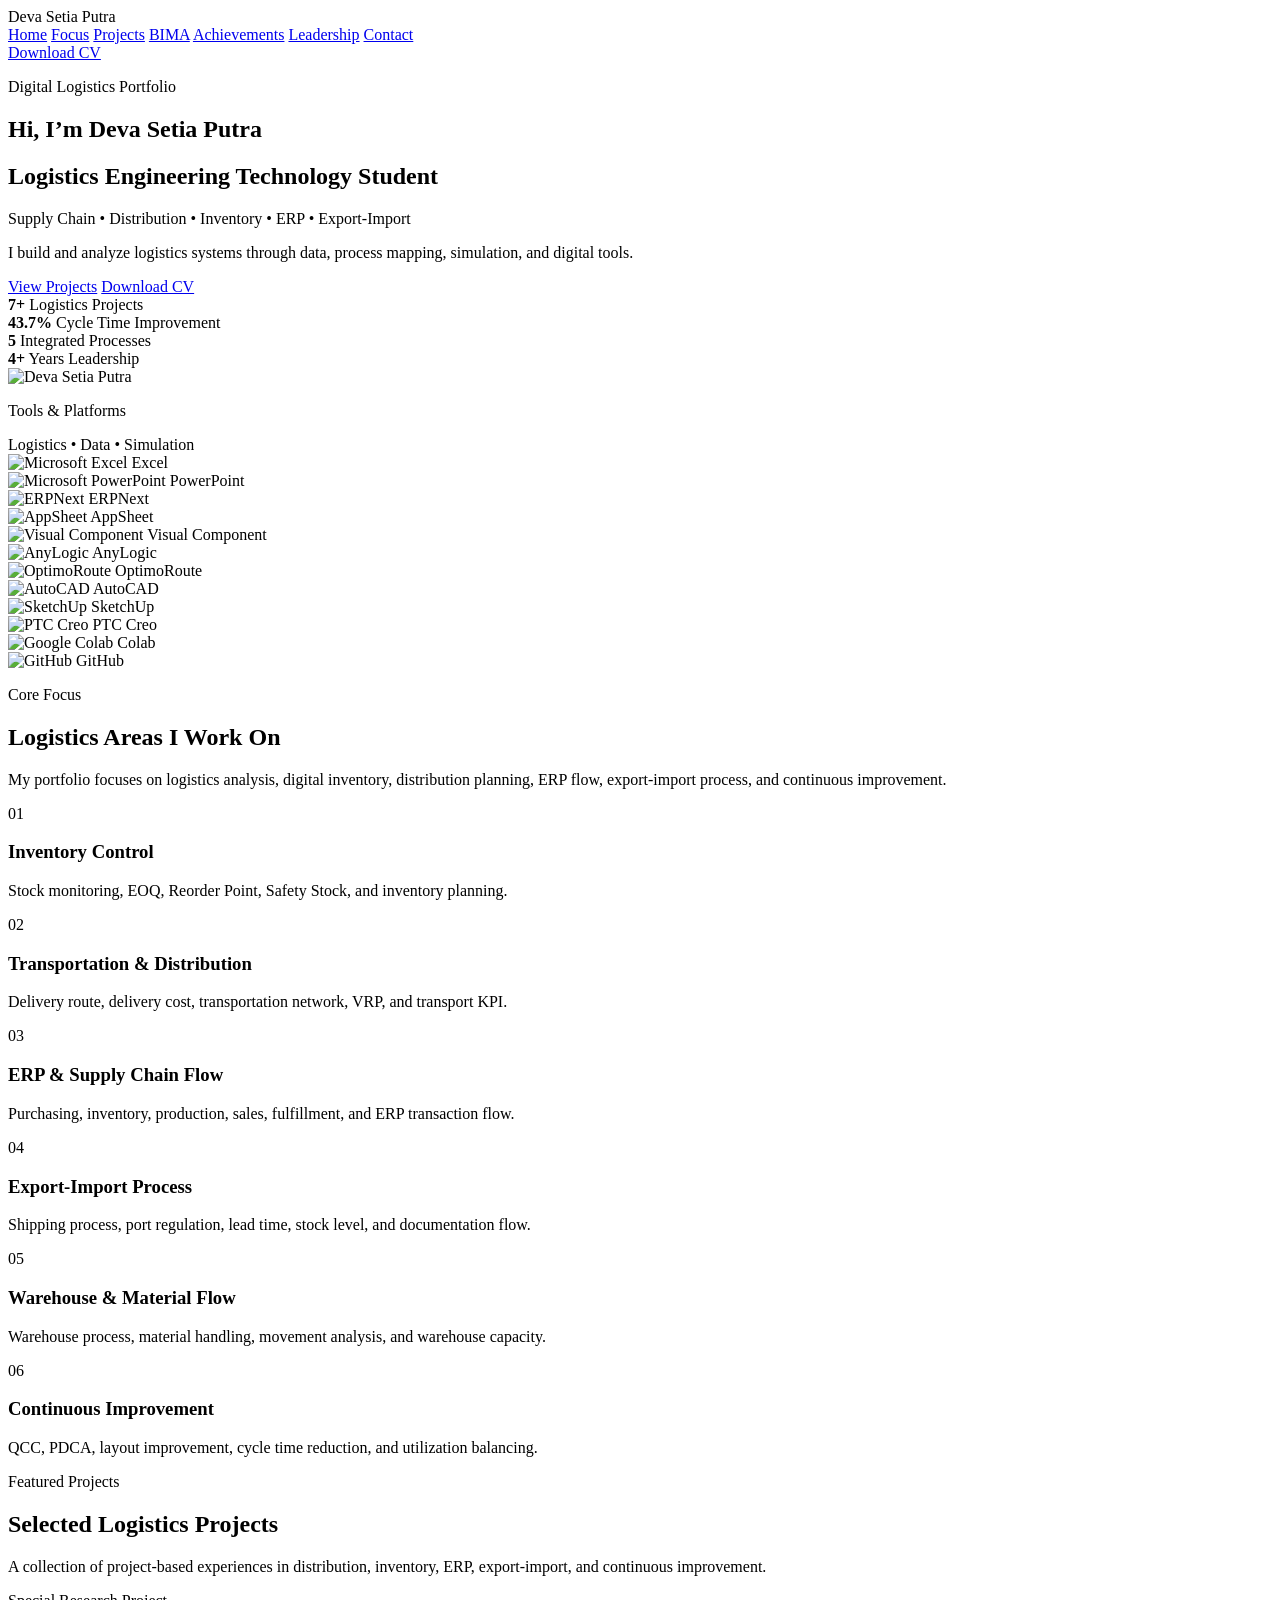
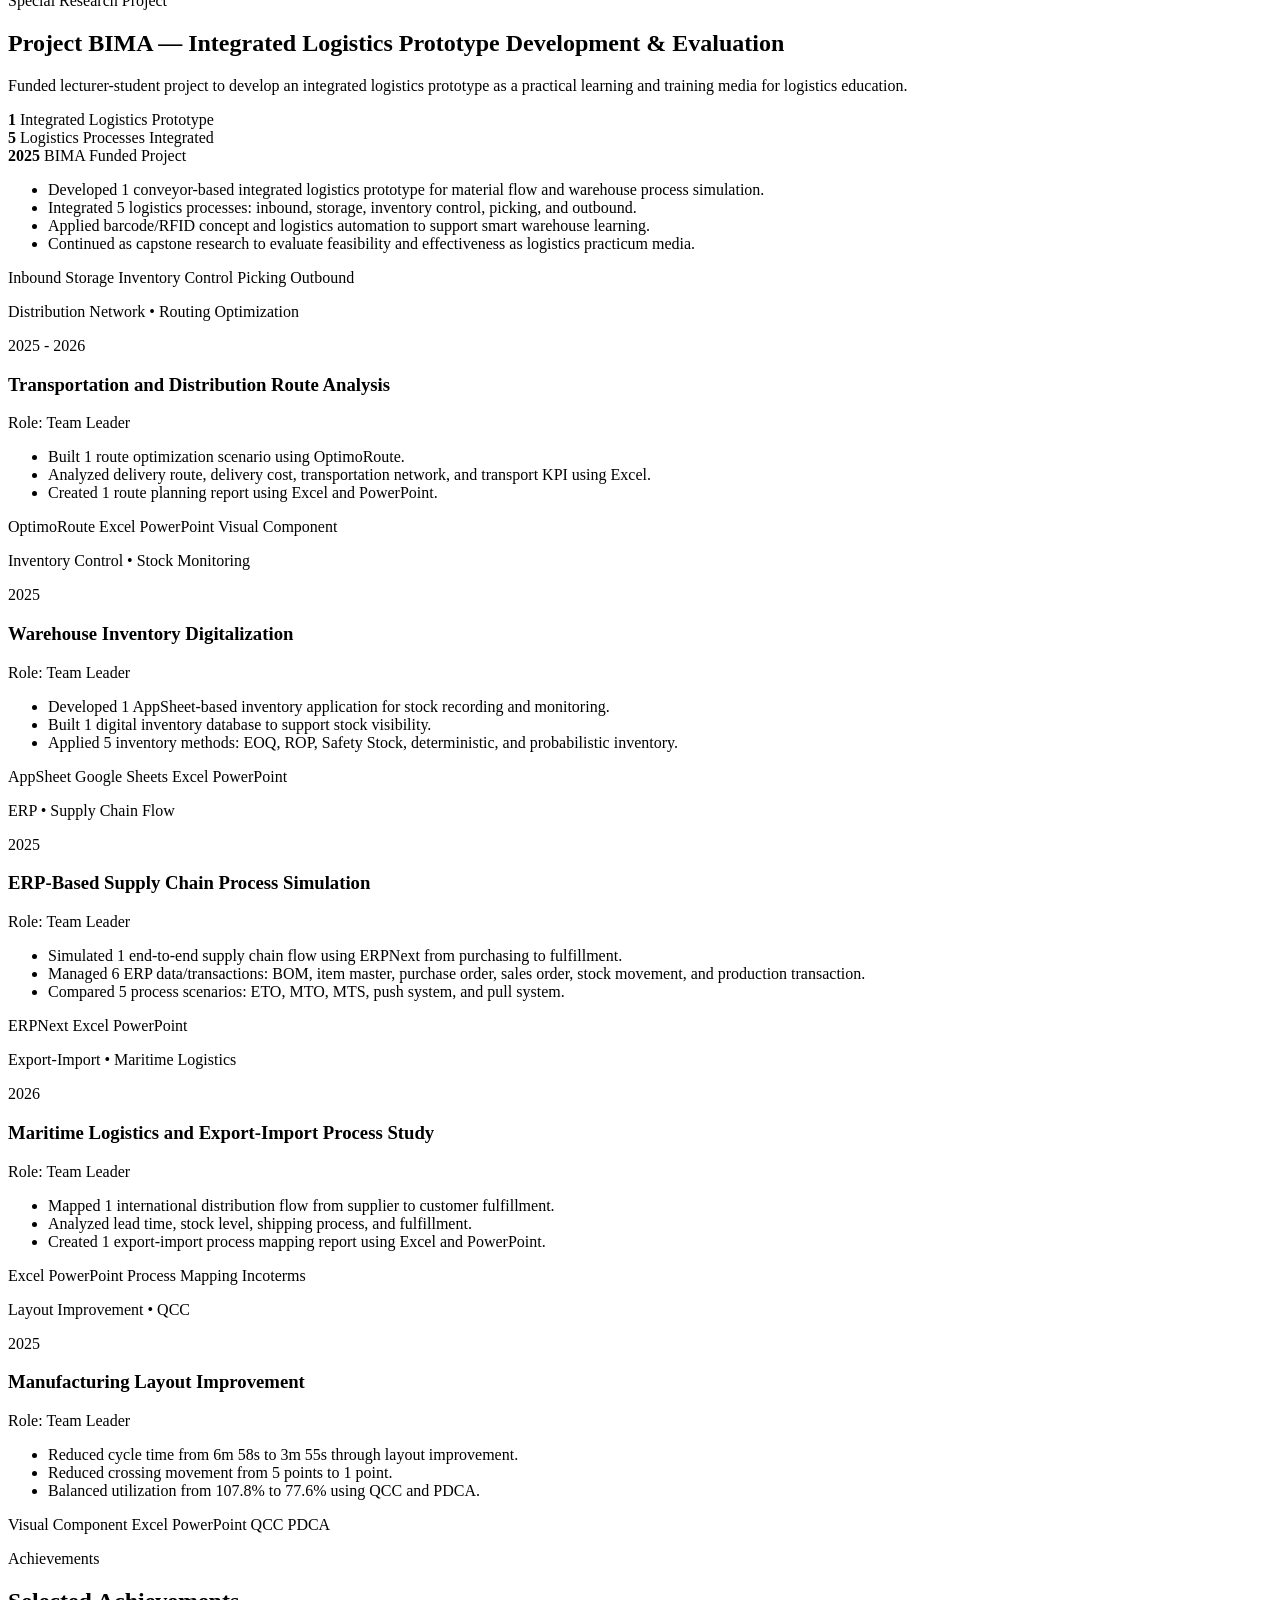
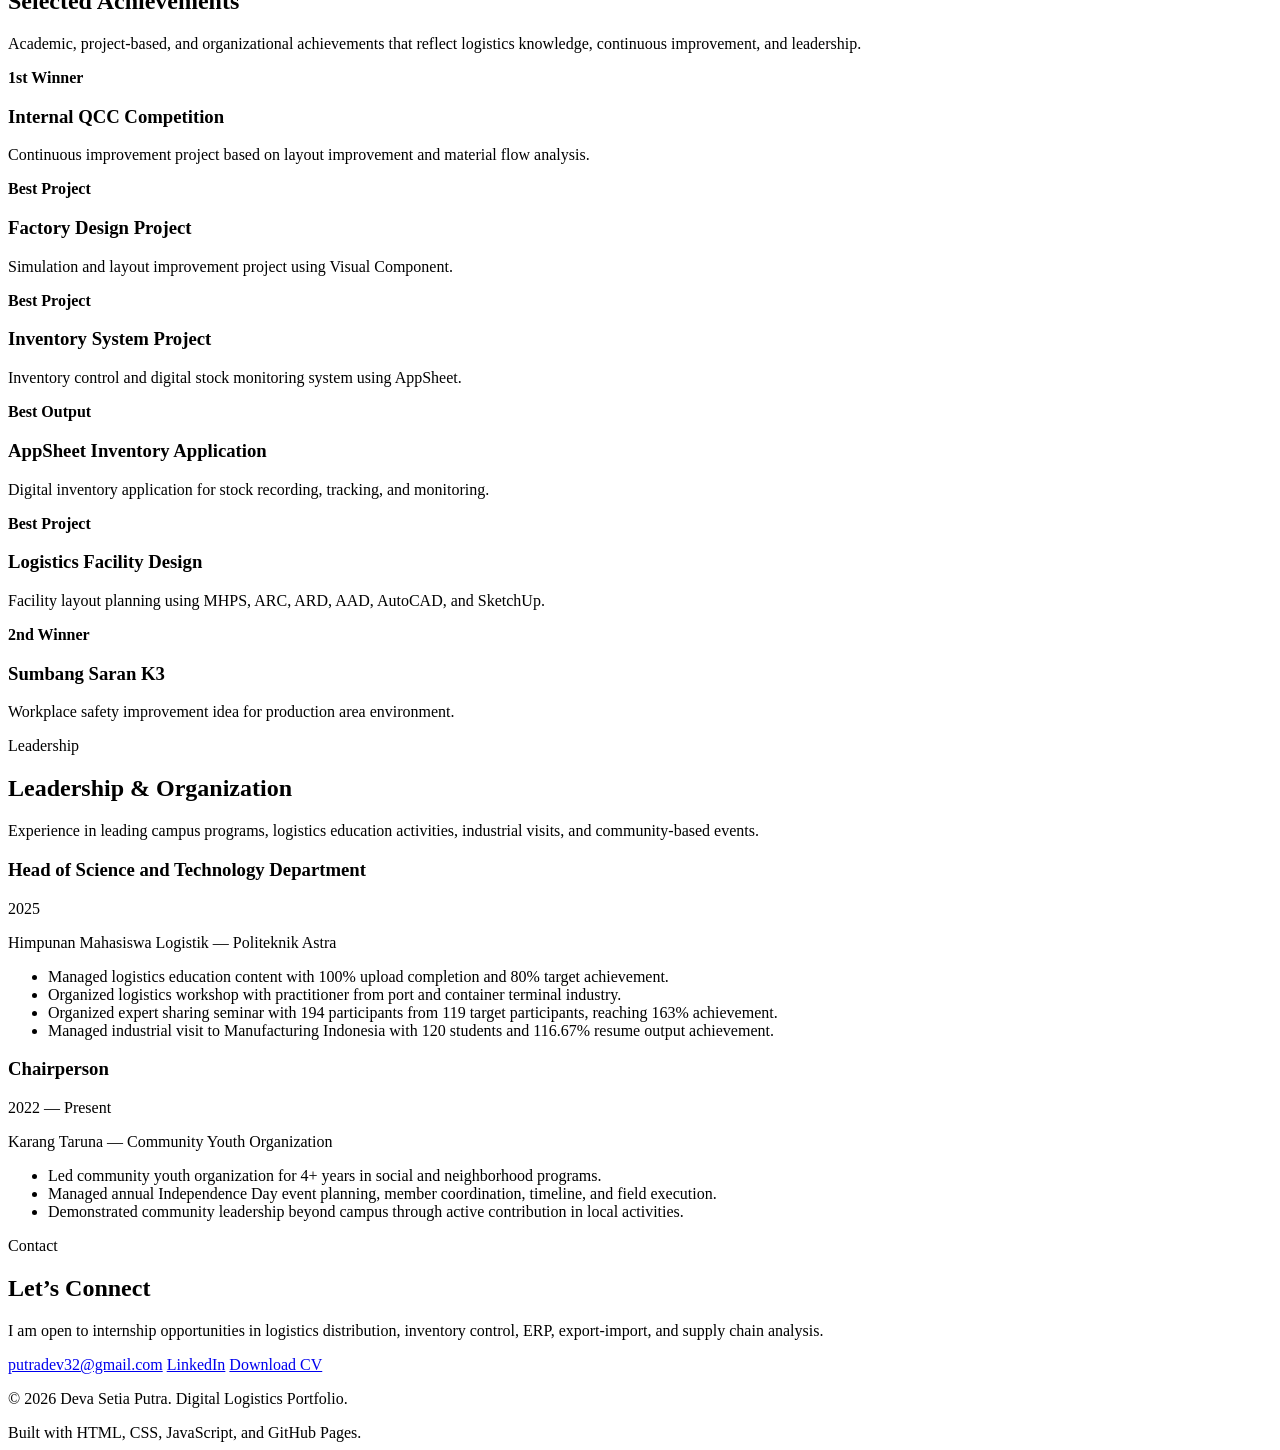
==== index.html @ 7adbaad3 "Rename index.html.html to index.html" ====
<!DOCTYPE html>
<html lang="en">
<head>
  <meta charset="UTF-8" />
  <meta name="viewport" content="width=device-width, initial-scale=1.0" />

  <title>Deva Setia Putra | Digital Logistics Portfolio</title>

  <link rel="stylesheet" href="style.css" />

  <link rel="preconnect" href="https://fonts.googleapis.com">
  <link rel="preconnect" href="https://fonts.gstatic.com" crossorigin>
  <link 
    href="https://fonts.googleapis.com/css2?family=Plus+Jakarta+Sans:wght@400;500;600;700;800&display=swap" 
    rel="stylesheet"
  />
</head>

<body>
  <header class="navbar">
    <div class="nav-brand">Deva Setia Putra</div>

    <nav class="nav-menu">
  <a href="#home">Home</a>
  <a href="#focus">Focus</a>
  <a href="#projects">Projects</a>
  <a href="#bima">BIMA</a>
  <a href="#achievements">Achievements</a>
  <a href="#leadership">Leadership</a>
  <a href="#contact">Contact</a>
</nav>

    <a class="nav-button" href="assets/cv-deva.pdf" target="_blank">Download CV</a>
  </header>

  <main>
    <section class="hero" id="home">
      <div class="hero-content">
        <p class="eyebrow">Digital Logistics Portfolio</p>

        <h1>Hi, I’m Deva Setia Putra</h1>

        <h2>Logistics Engineering Technology Student</h2>

        <p class="hero-tags">
          Supply Chain • Distribution • Inventory • ERP • Export-Import
        </p>

        <p class="hero-description">
          I build and analyze logistics systems through data, process mapping,
          simulation, and digital tools.
        </p>

        <div class="hero-buttons">
          <a href="#projects" class="btn-primary">View Projects</a>
          <a href="assets/cv-deva.pdf" target="_blank" class="btn-secondary">Download CV</a>
        </div>

        <div class="stats-grid">
          <div class="stat-card">
            <strong>7+</strong>
            <span>Logistics Projects</span>
          </div>

          <div class="stat-card">
            <strong>43.7%</strong>
            <span>Cycle Time Improvement</span>
          </div>

          <div class="stat-card">
            <strong>5</strong>
            <span>Integrated Processes</span>
          </div>

          <div class="stat-card">
            <strong>4+</strong>
            <span>Years Leadership</span>
          </div>
        </div>
      </div>

      <div class="hero-visual">
        <div class="photo-card">
          <img src="assets/deva-photo.png" alt="Deva Setia Putra" />
        </div>

        <div class="tools-card">
  <div class="tools-heading">
    <p>Tools & Platforms</p>
    <span>Logistics • Data • Simulation</span>
  </div>

  <div class="tools-logo-grid">
    <div class="tool-logo-card">
      <img src="assets/logos/excel.png" alt="Microsoft Excel" />
      <span>Excel</span>
    </div>

    <div class="tool-logo-card">
      <img src="assets/logos/powerpoint.png" alt="Microsoft PowerPoint" />
      <span>PowerPoint</span>
    </div>

    <div class="tool-logo-card">
      <img src="assets/logos/erpnext.png" alt="ERPNext" />
      <span>ERPNext</span>
    </div>

    <div class="tool-logo-card">
      <img src="assets/logos/appsheet.png" alt="AppSheet" />
      <span>AppSheet</span>
    </div>

    <div class="tool-logo-card">
      <img src="assets/logos/visual-component.png" alt="Visual Component" />
      <span>Visual Component</span>
    </div>

    <div class="tool-logo-card">
      <img src="assets/logos/anylogic.png" alt="AnyLogic" />
      <span>AnyLogic</span>
    </div>

    <div class="tool-logo-card">
      <img src="assets/logos/optimoroute.png" alt="OptimoRoute" />
      <span>OptimoRoute</span>
    </div>

    <div class="tool-logo-card">
      <img src="assets/logos/autocad.png" alt="AutoCAD" />
      <span>AutoCAD</span>
    </div>

    <div class="tool-logo-card">
      <img src="assets/logos/sketchup.png" alt="SketchUp" />
      <span>SketchUp</span>
    </div>

    <div class="tool-logo-card">
      <img src="assets/logos/ptc-creo.png" alt="PTC Creo" />
      <span>PTC Creo</span>
    </div>

    <div class="tool-logo-card">
      <img src="assets/logos/google-colab.png" alt="Google Colab" />
      <span>Colab</span>
    </div>

    <div class="tool-logo-card">
      <img src="assets/logos/github.png" alt="GitHub" />
      <span>GitHub</span>
    </div>
  </div>
</div>
    </section>

    <section class="focus-section" id="focus">
  <div class="section-header">
    <p class="section-label">Core Focus</p>
    <h2>Logistics Areas I Work On</h2>
    <p>
      My portfolio focuses on logistics analysis, digital inventory, distribution planning,
      ERP flow, export-import process, and continuous improvement.
    </p>
  </div>

  <div class="focus-grid">
    <div class="focus-card">
      <span>01</span>
      <h3>Inventory Control</h3>
      <p>Stock monitoring, EOQ, Reorder Point, Safety Stock, and inventory planning.</p>
    </div>

    <div class="focus-card">
      <span>02</span>
      <h3>Transportation & Distribution</h3>
      <p>Delivery route, delivery cost, transportation network, VRP, and transport KPI.</p>
    </div>

    <div class="focus-card">
      <span>03</span>
      <h3>ERP & Supply Chain Flow</h3>
      <p>Purchasing, inventory, production, sales, fulfillment, and ERP transaction flow.</p>
    </div>

    <div class="focus-card">
      <span>04</span>
      <h3>Export-Import Process</h3>
      <p>Shipping process, port regulation, lead time, stock level, and documentation flow.</p>
    </div>

    <div class="focus-card">
      <span>05</span>
      <h3>Warehouse & Material Flow</h3>
      <p>Warehouse process, material handling, movement analysis, and warehouse capacity.</p>
    </div>

    <div class="focus-card">
      <span>06</span>
      <h3>Continuous Improvement</h3>
      <p>QCC, PDCA, layout improvement, cycle time reduction, and utilization balancing.</p>
    </div>
  </div>
</section>

    <section class="projects-section" id="projects">
  <div class="section-header">
    <p class="section-label">Featured Projects</p>
    <h2>Selected Logistics Projects</h2>
    <p>
      A collection of project-based experiences in distribution, inventory, ERP,
      export-import, and continuous improvement.
    </p>
  </div>

<section class="bima-section" id="bima">
  <div class="bima-card">
    <div class="bima-content">
      <p class="section-label">Special Research Project</p>
      <h2>Project BIMA — Integrated Logistics Prototype Development & Evaluation</h2>

      <p class="bima-description">
        Funded lecturer-student project to develop an integrated logistics prototype
        as a practical learning and training media for logistics education.
      </p>

      <div class="bima-highlights">
        <div>
          <strong>1</strong>
          <span>Integrated Logistics Prototype</span>
        </div>

        <div>
          <strong>5</strong>
          <span>Logistics Processes Integrated</span>
        </div>

        <div>
          <strong>2025</strong>
          <span>BIMA Funded Project</span>
        </div>
      </div>

      <ul class="bima-list">
        <li>Developed 1 conveyor-based integrated logistics prototype for material flow and warehouse process simulation.</li>
        <li>Integrated 5 logistics processes: inbound, storage, inventory control, picking, and outbound.</li>
        <li>Applied barcode/RFID concept and logistics automation to support smart warehouse learning.</li>
        <li>Continued as capstone research to evaluate feasibility and effectiveness as logistics practicum media.</li>
      </ul>
    </div>

    <div class="bima-visual">
      <div class="bima-visual-card">
        <span>Inbound</span>
        <span>Storage</span>
        <span>Inventory Control</span>
        <span>Picking</span>
        <span>Outbound</span>
      </div>
    </div>
  </div>
</section>

  <div class="projects-grid">
    <article class="project-card featured">
      <div class="project-top">
        <p class="project-category">Distribution Network • Routing Optimization</p>
        <span>2025 - 2026</span>
      </div>

      <h3>Transportation and Distribution Route Analysis</h3>
      <p class="project-role">Role: Team Leader</p>

      <ul>
        <li>Built 1 route optimization scenario using OptimoRoute.</li>
        <li>Analyzed delivery route, delivery cost, transportation network, and transport KPI using Excel.</li>
        <li>Created 1 route planning report using Excel and PowerPoint.</li>
      </ul>

      <div class="project-tools">
        <span>OptimoRoute</span>
        <span>Excel</span>
        <span>PowerPoint</span>
        <span>Visual Component</span>
      </div>
    </article>

    <article class="project-card">
      <div class="project-top">
        <p class="project-category">Inventory Control • Stock Monitoring</p>
        <span>2025</span>
      </div>

      <h3>Warehouse Inventory Digitalization</h3>
      <p class="project-role">Role: Team Leader</p>

      <ul>
        <li>Developed 1 AppSheet-based inventory application for stock recording and monitoring.</li>
        <li>Built 1 digital inventory database to support stock visibility.</li>
        <li>Applied 5 inventory methods: EOQ, ROP, Safety Stock, deterministic, and probabilistic inventory.</li>
      </ul>

      <div class="project-tools">
        <span>AppSheet</span>
        <span>Google Sheets</span>
        <span>Excel</span>
        <span>PowerPoint</span>
      </div>
    </article>

    <article class="project-card">
      <div class="project-top">
        <p class="project-category">ERP • Supply Chain Flow</p>
        <span>2025</span>
      </div>

      <h3>ERP-Based Supply Chain Process Simulation</h3>
      <p class="project-role">Role: Team Leader</p>

      <ul>
        <li>Simulated 1 end-to-end supply chain flow using ERPNext from purchasing to fulfillment.</li>
        <li>Managed 6 ERP data/transactions: BOM, item master, purchase order, sales order, stock movement, and production transaction.</li>
        <li>Compared 5 process scenarios: ETO, MTO, MTS, push system, and pull system.</li>
      </ul>

      <div class="project-tools">
        <span>ERPNext</span>
        <span>Excel</span>
        <span>PowerPoint</span>
      </div>
    </article>

    <article class="project-card">
      <div class="project-top">
        <p class="project-category">Export-Import • Maritime Logistics</p>
        <span>2026</span>
      </div>

      <h3>Maritime Logistics and Export-Import Process Study</h3>
      <p class="project-role">Role: Team Leader</p>

      <ul>
        <li>Mapped 1 international distribution flow from supplier to customer fulfillment.</li>
        <li>Analyzed lead time, stock level, shipping process, and fulfillment.</li>
        <li>Created 1 export-import process mapping report using Excel and PowerPoint.</li>
      </ul>

      <div class="project-tools">
        <span>Excel</span>
        <span>PowerPoint</span>
        <span>Process Mapping</span>
        <span>Incoterms</span>
      </div>
    </article>

    <article class="project-card">
      <div class="project-top">
        <p class="project-category">Layout Improvement • QCC</p>
        <span>2025</span>
      </div>

      <h3>Manufacturing Layout Improvement</h3>
      <p class="project-role">Role: Team Leader</p>

      <ul>
        <li>Reduced cycle time from 6m 58s to 3m 55s through layout improvement.</li>
        <li>Reduced crossing movement from 5 points to 1 point.</li>
        <li>Balanced utilization from 107.8% to 77.6% using QCC and PDCA.</li>
      </ul>

      <div class="project-tools">
        <span>Visual Component</span>
        <span>Excel</span>
        <span>PowerPoint</span>
        <span>QCC</span>
        <span>PDCA</span>
      </div>
    </article>
  </div>
</section>

    <section class="achievements-section" id="achievements">
  <div class="section-header">
    <p class="section-label">Achievements</p>
    <h2>Selected Achievements</h2>
    <p>
      Academic, project-based, and organizational achievements that reflect
      logistics knowledge, continuous improvement, and leadership.
    </p>
  </div>

  <div class="achievements-grid">
    <div class="achievement-card">
      <strong>1st Winner</strong>
      <h3>Internal QCC Competition</h3>
      <p>Continuous improvement project based on layout improvement and material flow analysis.</p>
    </div>

    <div class="achievement-card">
      <strong>Best Project</strong>
      <h3>Factory Design Project</h3>
      <p>Simulation and layout improvement project using Visual Component.</p>
    </div>

    <div class="achievement-card">
      <strong>Best Project</strong>
      <h3>Inventory System Project</h3>
      <p>Inventory control and digital stock monitoring system using AppSheet.</p>
    </div>

    <div class="achievement-card">
      <strong>Best Output</strong>
      <h3>AppSheet Inventory Application</h3>
      <p>Digital inventory application for stock recording, tracking, and monitoring.</p>
    </div>

    <div class="achievement-card">
      <strong>Best Project</strong>
      <h3>Logistics Facility Design</h3>
      <p>Facility layout planning using MHPS, ARC, ARD, AAD, AutoCAD, and SketchUp.</p>
    </div>

    <div class="achievement-card">
      <strong>2nd Winner</strong>
      <h3>Sumbang Saran K3</h3>
      <p>Workplace safety improvement idea for production area environment.</p>
    </div>
  </div>
</section>

<section class="leadership-section" id="leadership">
  <div class="section-header">
    <p class="section-label">Leadership</p>
    <h2>Leadership & Organization</h2>
    <p>
      Experience in leading campus programs, logistics education activities,
      industrial visits, and community-based events.
    </p>
  </div>

  <div class="leadership-grid">
    <article class="leadership-card">
      <div class="leadership-top">
        <h3>Head of Science and Technology Department</h3>
        <span>2025</span>
      </div>

      <p class="leadership-place">Himpunan Mahasiswa Logistik — Politeknik Astra</p>

      <ul>
        <li>Managed logistics education content with 100% upload completion and 80% target achievement.</li>
        <li>Organized logistics workshop with practitioner from port and container terminal industry.</li>
        <li>Organized expert sharing seminar with 194 participants from 119 target participants, reaching 163% achievement.</li>
        <li>Managed industrial visit to Manufacturing Indonesia with 120 students and 116.67% resume output achievement.</li>
      </ul>
    </article>

    <article class="leadership-card">
      <div class="leadership-top">
        <h3>Chairperson</h3>
        <span>2022 — Present</span>
      </div>

      <p class="leadership-place">Karang Taruna — Community Youth Organization</p>

      <ul>
        <li>Led community youth organization for 4+ years in social and neighborhood programs.</li>
        <li>Managed annual Independence Day event planning, member coordination, timeline, and field execution.</li>
        <li>Demonstrated community leadership beyond campus through active contribution in local activities.</li>
      </ul>
    </article>
  </div>
</section>

    <section class="contact-section" id="contact">
  <div class="contact-card">
    <p class="section-label">Contact</p>
    <h2>Let’s Connect</h2>

    <p>
      I am open to internship opportunities in logistics distribution,
      inventory control, ERP, export-import, and supply chain analysis.
    </p>

    <div class="contact-links">
      <a href="mailto:putradev32@gmail.com">putradev32@gmail.com</a>
      <a href="https://www.linkedin.com/in/devasetiaputra" target="_blank">LinkedIn</a>
      <a href="assets/cv-deva.pdf" target="_blank">Download CV</a>
    </div>
  </div>
</section>
  </main>

<footer class="footer">
  <p>© 2026 Deva Setia Putra. Digital Logistics Portfolio.</p>
  <span>Built with HTML, CSS, JavaScript, and GitHub Pages.</span>
</footer>

<script src="script.js"></script>
</body>
</html>
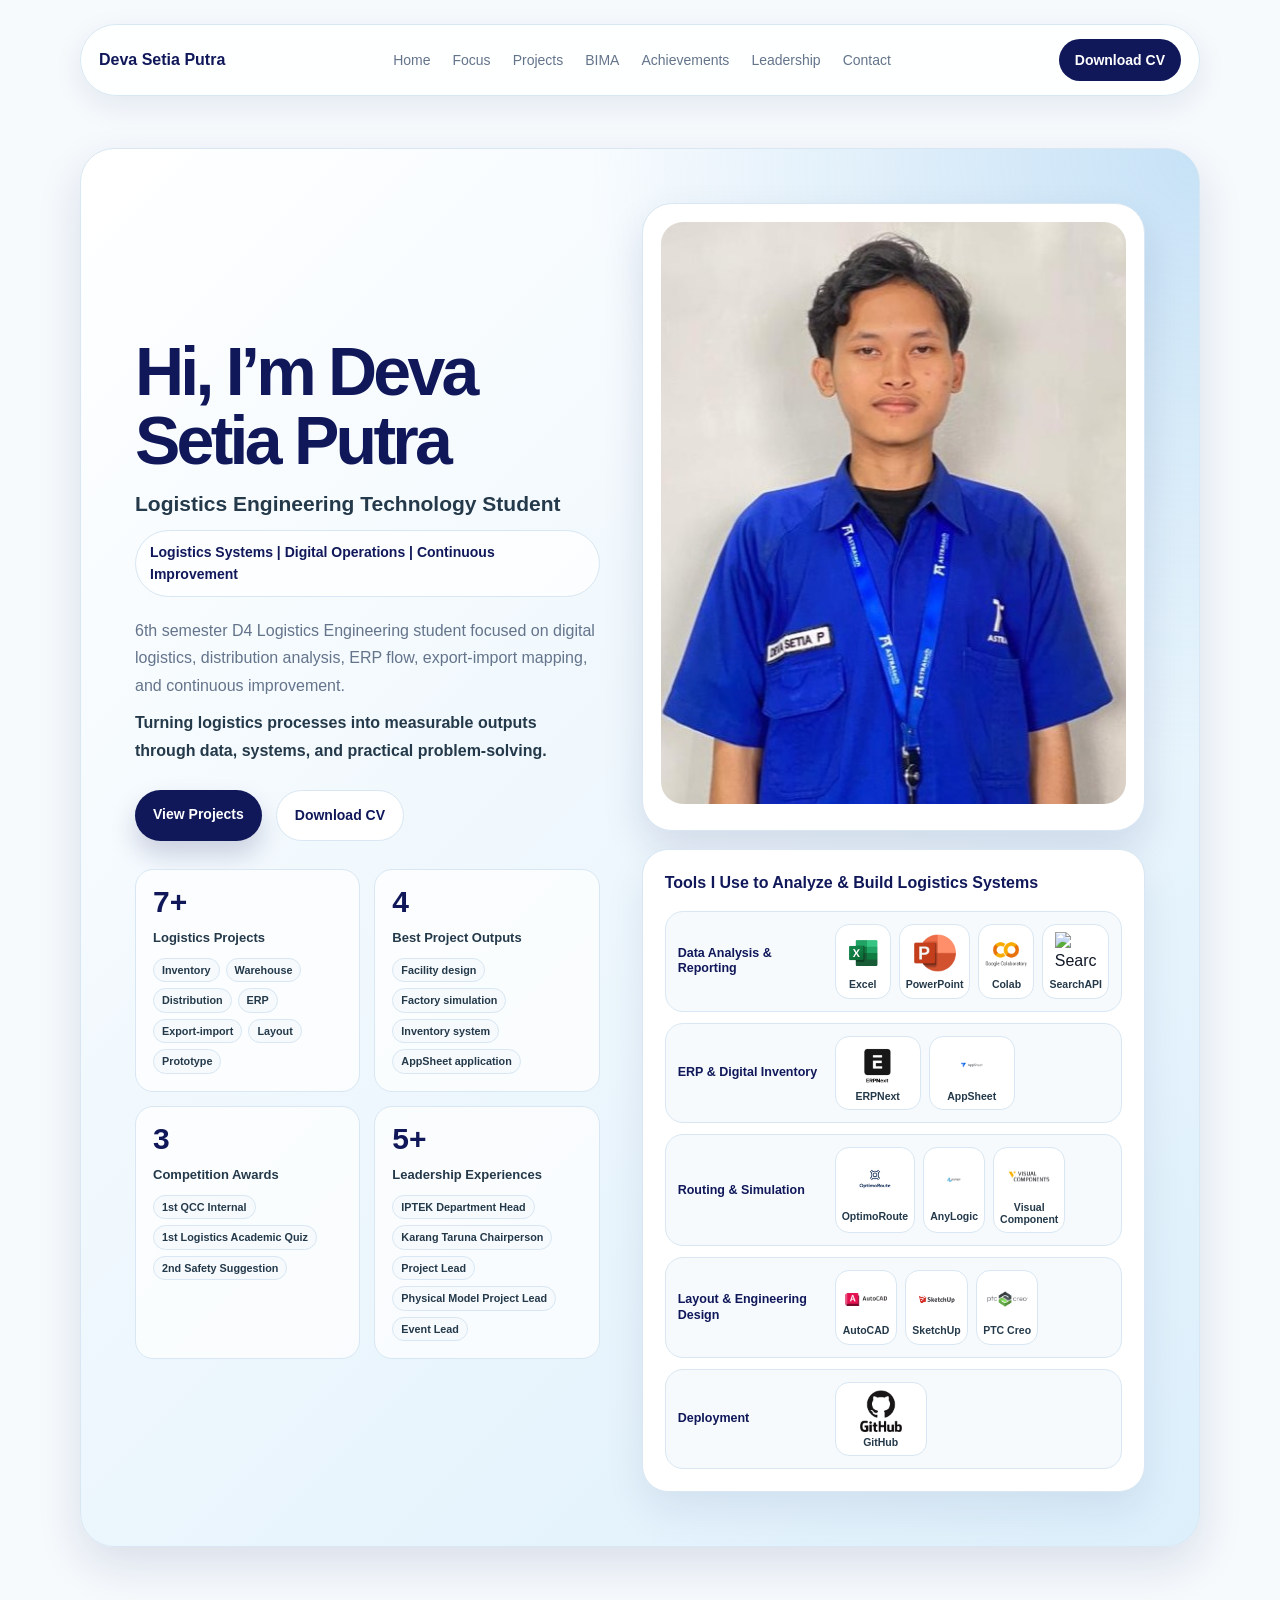
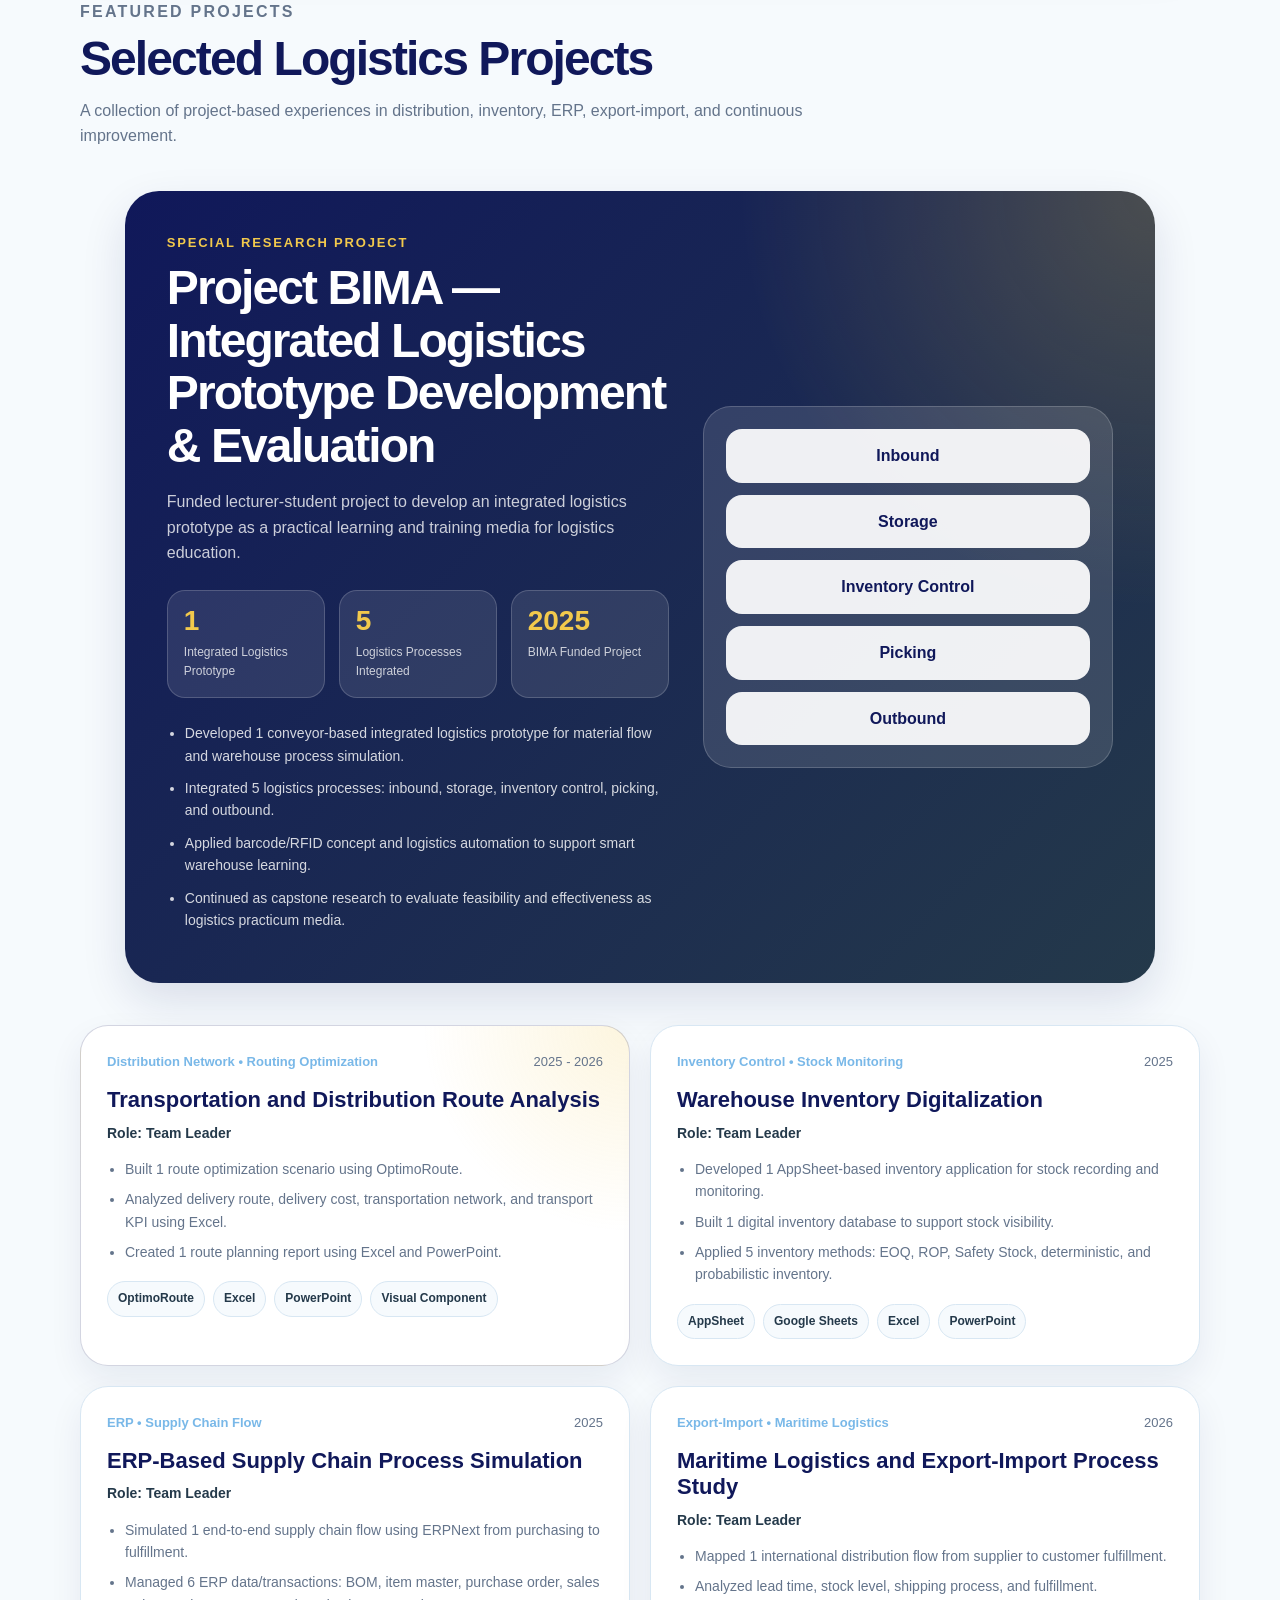
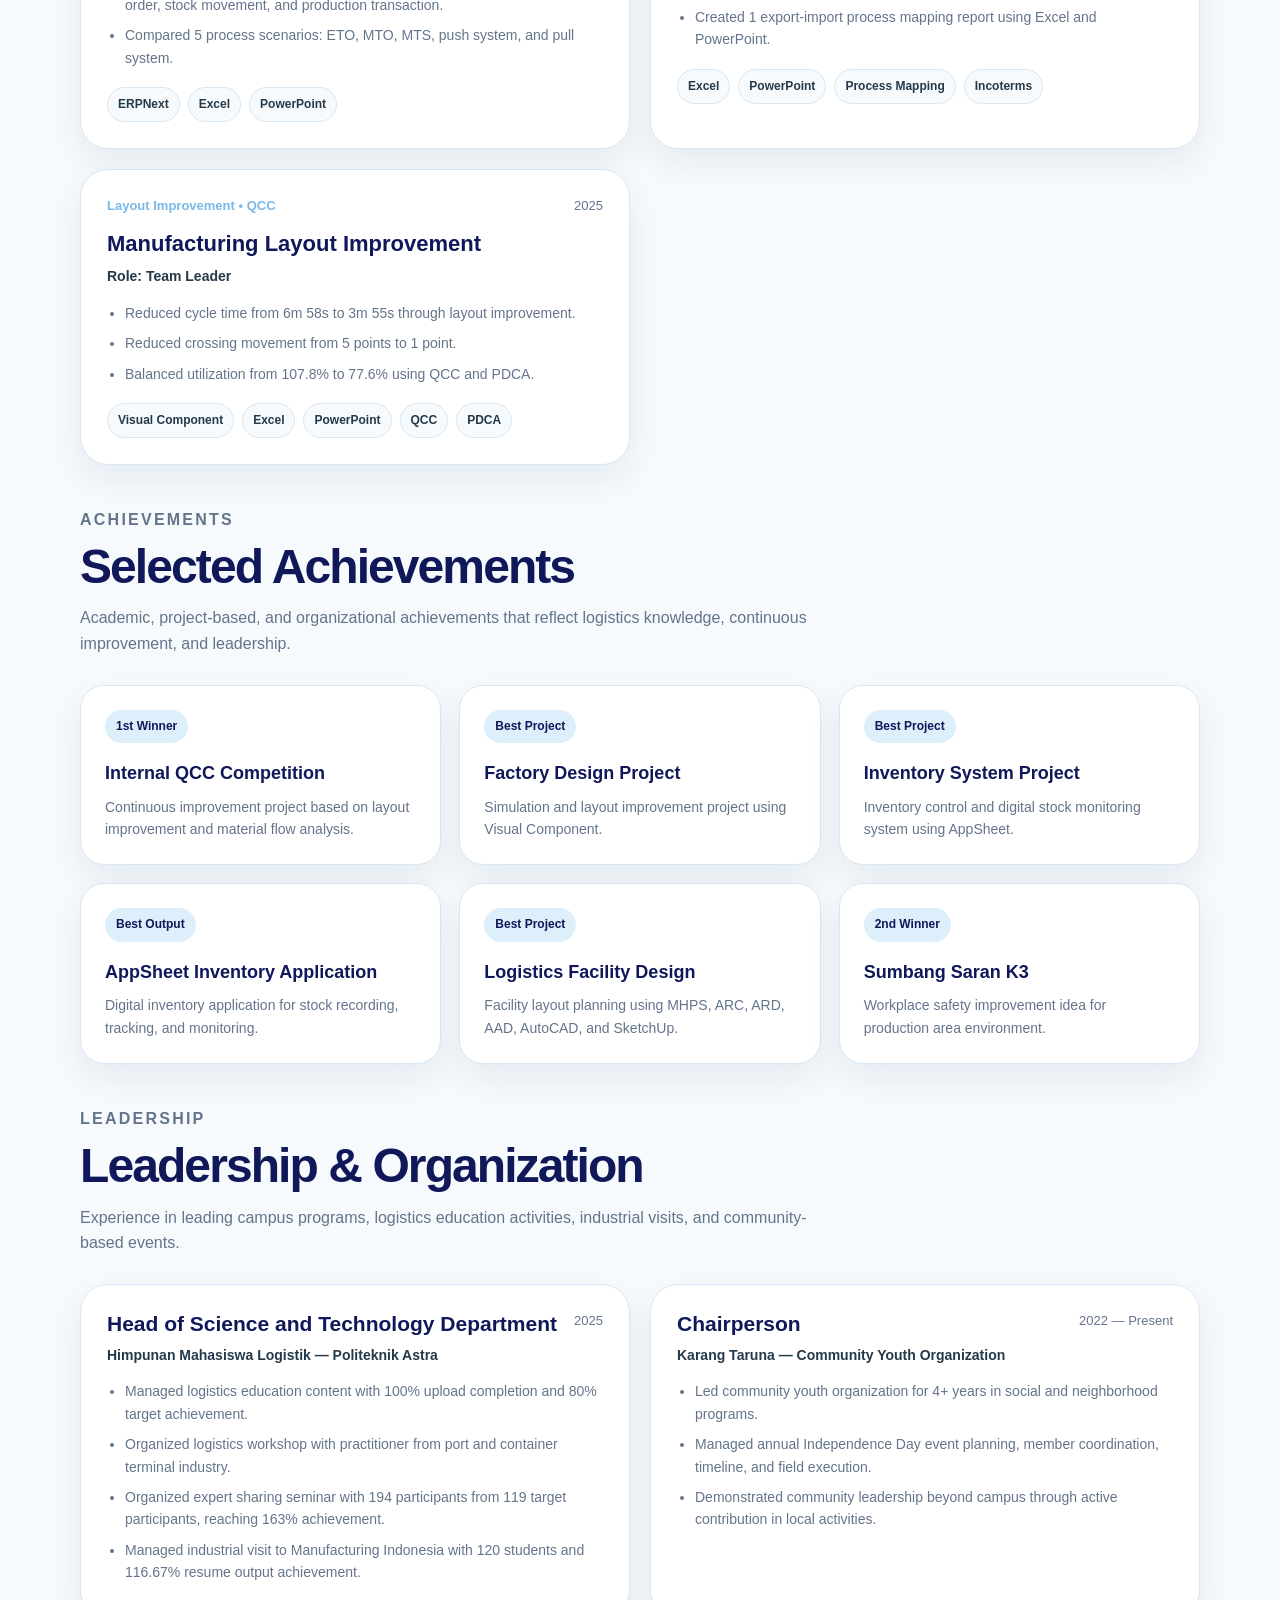
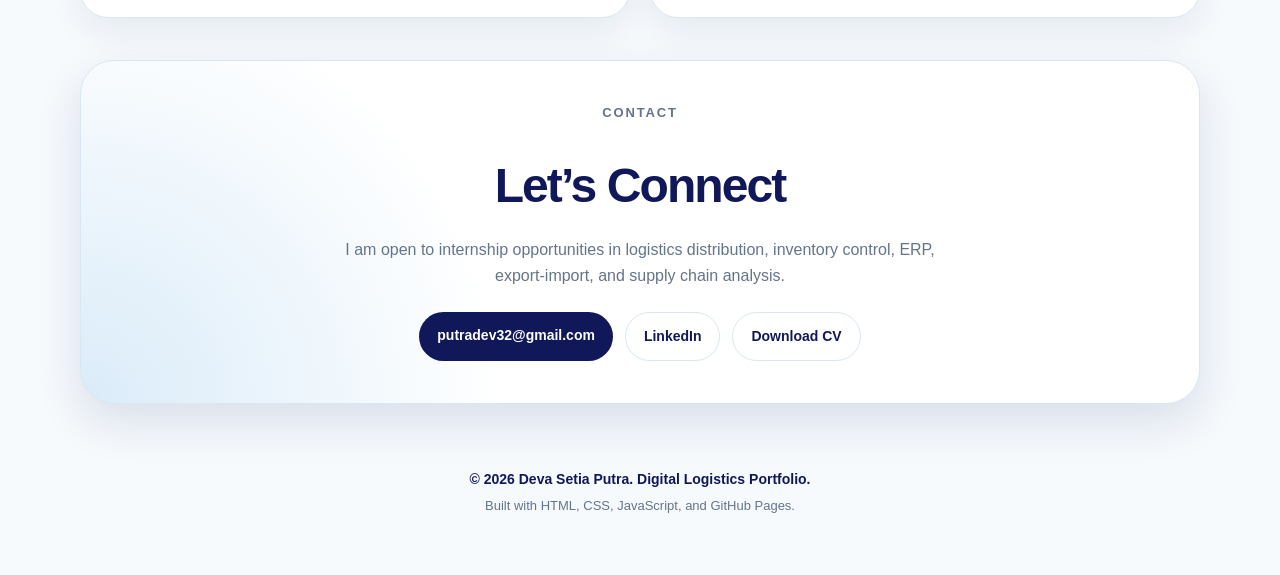
==== commit a3c9debd: "Update index.html" ====
--- a/index.html
+++ b/index.html
@@ -35,170 +35,182 @@
 
   <main>
     <section class="hero" id="home">
-      <div class="hero-content">
-        <p class="eyebrow">Digital Logistics Portfolio</p>
-
-        <h1>Hi, I’m Deva Setia Putra</h1>
-
-        <h2>Logistics Engineering Technology Student</h2>
-
-        <p class="hero-tags">
-          Supply Chain • Distribution • Inventory • ERP • Export-Import
-        </p>
-
-        <p class="hero-description">
-          I build and analyze logistics systems through data, process mapping,
-          simulation, and digital tools.
-        </p>
-
-        <div class="hero-buttons">
-          <a href="#projects" class="btn-primary">View Projects</a>
-          <a href="assets/cv-deva.pdf" target="_blank" class="btn-secondary">Download CV</a>
-        </div>
-
-        <div class="stats-grid">
-          <div class="stat-card">
-            <strong>7+</strong>
-            <span>Logistics Projects</span>
+  <div class="hero-content">
+    <h1>Hi, I’m Deva Setia Putra</h1>
+
+    <h2>Logistics Engineering Technology Student</h2>
+
+    <p class="hero-tags">
+      Logistics Systems | Digital Operations | Continuous Improvement
+    </p>
+
+    <p class="hero-description">
+      6th semester D4 Logistics Engineering student focused on digital logistics,
+      distribution analysis, ERP flow, export-import mapping, and continuous improvement.
+    </p>
+
+    <p class="hero-description second">
+      Turning logistics processes into measurable outputs through data, systems,
+      and practical problem-solving.
+    </p>
+
+    <div class="hero-buttons">
+      <a href="#projects" class="btn-primary">View Projects</a>
+      <a href="assets/cv-deva.pdf" target="_blank" class="btn-secondary">Download CV</a>
+    </div>
+
+    <div class="stats-grid hero-stats-updated">
+      <div class="stat-card">
+        <strong>7+</strong>
+        <span>Logistics Projects</span>
+        <div class="stat-chip-list">
+          <p>Inventory</p>
+          <p>Warehouse</p>
+          <p>Distribution</p>
+          <p>ERP</p>
+          <p>Export-import</p>
+          <p>Layout</p>
+          <p>Prototype</p>
+        </div>
+      </div>
+
+      <div class="stat-card">
+        <strong>4</strong>
+        <span>Best Project Outputs</span>
+        <div class="stat-chip-list">
+          <p>Facility design</p>
+          <p>Factory simulation</p>
+          <p>Inventory system</p>
+          <p>AppSheet application</p>
+        </div>
+      </div>
+
+      <div class="stat-card">
+        <strong>3</strong>
+        <span>Competition Awards</span>
+        <div class="stat-chip-list">
+          <p>1st QCC Internal</p>
+          <p>1st Logistics Academic Quiz</p>
+          <p>2nd Safety Suggestion</p>
+        </div>
+      </div>
+
+      <div class="stat-card">
+        <strong>5+</strong>
+        <span>Leadership Experiences</span>
+        <div class="stat-chip-list">
+          <p>IPTEK Department Head</p>
+          <p>Karang Taruna Chairperson</p>
+          <p>Project Lead</p>
+          <p>Physical Model Project Lead</p>
+          <p>Event Lead</p>
+        </div>
+      </div>
+    </div>
+  </div>
+
+  <div class="hero-visual">
+    <div class="photo-card">
+      <img src="assets/deva-photo.png" alt="Deva Setia Putra" />
+    </div>
+
+    <div class="tools-card tools-card-updated">
+      <div class="tools-heading">
+        <p>Tools I Use to Analyze & Build Logistics Systems</p>
+        </span>
+      </div>
+
+      <div class="tools-category-list">
+        <div class="tool-category-row">
+          <h3>Data Analysis & Reporting</h3>
+          <div class="tool-icons">
+            <div class="tool-item">
+              <img src="assets/logos/excel.png" alt="Microsoft Excel" />
+              <span>Excel</span>
+            </div>
+
+            <div class="tool-item">
+              <img src="assets/logos/powerpoint.png" alt="Microsoft PowerPoint" />
+              <span>PowerPoint</span>
+            </div>
+
+            <div class="tool-item">
+              <img src="assets/logos/google-colab.png" alt="Google Colab" />
+              <span>Colab</span>
+            </div>
+
+            <div class="tool-item">
+              <img src="assets/logos/searchapi.png" alt="SearchAPI" />
+              <span>SearchAPI</span>
+            </div>
           </div>
-
-          <div class="stat-card">
-            <strong>43.7%</strong>
-            <span>Cycle Time Improvement</span>
+        </div>
+
+        <div class="tool-category-row">
+          <h3>ERP & Digital Inventory</h3>
+          <div class="tool-icons two-tools">
+            <div class="tool-item">
+              <img src="assets/logos/erpnext.png" alt="ERPNext" />
+              <span>ERPNext</span>
+            </div>
+
+            <div class="tool-item">
+              <img src="assets/logos/appsheet.png" alt="AppSheet" />
+              <span>AppSheet</span>
+            </div>
           </div>
-
-          <div class="stat-card">
-            <strong>5</strong>
-            <span>Integrated Processes</span>
+        </div>
+
+        <div class="tool-category-row">
+          <h3>Routing & Simulation</h3>
+          <div class="tool-icons">
+            <div class="tool-item">
+              <img src="assets/logos/optimoroute.png" alt="OptimoRoute" />
+              <span>OptimoRoute</span>
+            </div>
+
+            <div class="tool-item">
+              <img src="assets/logos/anylogic.png" alt="AnyLogic" />
+              <span>AnyLogic</span>
+            </div>
+
+            <div class="tool-item">
+              <img src="assets/logos/visual-component.png" alt="Visual Component" />
+              <span>Visual Component</span>
+            </div>
           </div>
-
-          <div class="stat-card">
-            <strong>4+</strong>
-            <span>Years Leadership</span>
+        </div>
+
+        <div class="tool-category-row">
+          <h3>Layout & Engineering Design</h3>
+          <div class="tool-icons">
+            <div class="tool-item">
+              <img src="assets/logos/autocad.png" alt="AutoCAD" />
+              <span>AutoCAD</span>
+            </div>
+
+            <div class="tool-item">
+              <img src="assets/logos/sketchup.png" alt="SketchUp" />
+              <span>SketchUp</span>
+            </div>
+
+            <div class="tool-item">
+              <img src="assets/logos/ptc-creo.png" alt="PTC Creo" />
+              <span>PTC Creo</span>
+            </div>
           </div>
         </div>
-      </div>
-
-      <div class="hero-visual">
-        <div class="photo-card">
-          <img src="assets/deva-photo.png" alt="Deva Setia Putra" />
-        </div>
-
-        <div class="tools-card">
-  <div class="tools-heading">
-    <p>Tools & Platforms</p>
-    <span>Logistics • Data • Simulation</span>
-  </div>
-
-  <div class="tools-logo-grid">
-    <div class="tool-logo-card">
-      <img src="assets/logos/excel.png" alt="Microsoft Excel" />
-      <span>Excel</span>
-    </div>
-
-    <div class="tool-logo-card">
-      <img src="assets/logos/powerpoint.png" alt="Microsoft PowerPoint" />
-      <span>PowerPoint</span>
-    </div>
-
-    <div class="tool-logo-card">
-      <img src="assets/logos/erpnext.png" alt="ERPNext" />
-      <span>ERPNext</span>
-    </div>
-
-    <div class="tool-logo-card">
-      <img src="assets/logos/appsheet.png" alt="AppSheet" />
-      <span>AppSheet</span>
-    </div>
-
-    <div class="tool-logo-card">
-      <img src="assets/logos/visual-component.png" alt="Visual Component" />
-      <span>Visual Component</span>
-    </div>
-
-    <div class="tool-logo-card">
-      <img src="assets/logos/anylogic.png" alt="AnyLogic" />
-      <span>AnyLogic</span>
-    </div>
-
-    <div class="tool-logo-card">
-      <img src="assets/logos/optimoroute.png" alt="OptimoRoute" />
-      <span>OptimoRoute</span>
-    </div>
-
-    <div class="tool-logo-card">
-      <img src="assets/logos/autocad.png" alt="AutoCAD" />
-      <span>AutoCAD</span>
-    </div>
-
-    <div class="tool-logo-card">
-      <img src="assets/logos/sketchup.png" alt="SketchUp" />
-      <span>SketchUp</span>
-    </div>
-
-    <div class="tool-logo-card">
-      <img src="assets/logos/ptc-creo.png" alt="PTC Creo" />
-      <span>PTC Creo</span>
-    </div>
-
-    <div class="tool-logo-card">
-      <img src="assets/logos/google-colab.png" alt="Google Colab" />
-      <span>Colab</span>
-    </div>
-
-    <div class="tool-logo-card">
-      <img src="assets/logos/github.png" alt="GitHub" />
-      <span>GitHub</span>
-    </div>
-  </div>
-</div>
-    </section>
-
-    <section class="focus-section" id="focus">
-  <div class="section-header">
-    <p class="section-label">Core Focus</p>
-    <h2>Logistics Areas I Work On</h2>
-    <p>
-      My portfolio focuses on logistics analysis, digital inventory, distribution planning,
-      ERP flow, export-import process, and continuous improvement.
-    </p>
-  </div>
-
-  <div class="focus-grid">
-    <div class="focus-card">
-      <span>01</span>
-      <h3>Inventory Control</h3>
-      <p>Stock monitoring, EOQ, Reorder Point, Safety Stock, and inventory planning.</p>
-    </div>
-
-    <div class="focus-card">
-      <span>02</span>
-      <h3>Transportation & Distribution</h3>
-      <p>Delivery route, delivery cost, transportation network, VRP, and transport KPI.</p>
-    </div>
-
-    <div class="focus-card">
-      <span>03</span>
-      <h3>ERP & Supply Chain Flow</h3>
-      <p>Purchasing, inventory, production, sales, fulfillment, and ERP transaction flow.</p>
-    </div>
-
-    <div class="focus-card">
-      <span>04</span>
-      <h3>Export-Import Process</h3>
-      <p>Shipping process, port regulation, lead time, stock level, and documentation flow.</p>
-    </div>
-
-    <div class="focus-card">
-      <span>05</span>
-      <h3>Warehouse & Material Flow</h3>
-      <p>Warehouse process, material handling, movement analysis, and warehouse capacity.</p>
-    </div>
-
-    <div class="focus-card">
-      <span>06</span>
-      <h3>Continuous Improvement</h3>
-      <p>QCC, PDCA, layout improvement, cycle time reduction, and utilization balancing.</p>
+
+        <div class="tool-category-row">
+          <h3>Deployment</h3>
+          <div class="tool-icons one-tool">
+            <div class="tool-item">
+              <img src="assets/logos/github.png" alt="GitHub" />
+              <span>GitHub</span>
+            </div>
+          </div>
+        </div>
+      </div>
     </div>
   </div>
 </section>
--- a/style.css
+++ b/style.css
@@ -0,0 +1,1364 @@
+:root {
+  --navy: #10185A;
+  --deep-slate: #24394A;
+  --sky-blue: #79B8E8;
+  --soft-blue: #DCEFFB;
+  --bg: #F6FAFD;
+  --white: #FFFFFF;
+  --yellow: #F2C94C;
+  --text: #111827;
+  --muted: #64748B;
+  --border: #D8E7F3;
+  --shadow: 0 18px 45px rgba(16, 24, 90, 0.12);
+}
+
+/* =========================
+   RESET & BASE
+========================= */
+
+* {
+  box-sizing: border-box;
+  margin: 0;
+  padding: 0;
+}
+
+html {
+  scroll-behavior: smooth;
+}
+
+body {
+  font-family: "Plus Jakarta Sans", sans-serif;
+  background: var(--bg);
+  color: var(--text);
+  line-height: 1.6;
+}
+
+a {
+  text-decoration: none;
+  color: inherit;
+}
+
+/* =========================
+   NAVBAR
+========================= */
+
+.navbar {
+  width: min(1120px, 92%);
+  margin: 24px auto 0;
+  padding: 14px 18px;
+  background: rgba(255, 255, 255, 0.86);
+  border: 1px solid var(--border);
+  border-radius: 999px;
+  display: flex;
+  align-items: center;
+  justify-content: space-between;
+  position: sticky;
+  top: 16px;
+  z-index: 10;
+  backdrop-filter: blur(14px);
+  box-shadow: 0 10px 30px rgba(16, 24, 90, 0.08);
+}
+
+.nav-brand {
+  font-weight: 800;
+  color: var(--navy);
+}
+
+.nav-menu {
+  display: flex;
+  gap: 22px;
+  font-size: 14px;
+  color: var(--muted);
+}
+
+.nav-menu a:hover {
+  color: var(--navy);
+}
+
+.nav-button {
+  background: var(--navy);
+  color: var(--white);
+  padding: 10px 16px;
+  border-radius: 999px;
+  font-size: 14px;
+  font-weight: 700;
+}
+
+/* =========================
+   HERO
+========================= */
+
+.hero {
+  width: min(1120px, 92%);
+  margin: 52px auto;
+  padding: 54px;
+  min-height: 78vh;
+  background:
+    radial-gradient(circle at top right, rgba(121, 184, 232, 0.34), transparent 34%),
+    linear-gradient(135deg, #ffffff 0%, #dceffb 100%);
+  border: 1px solid var(--border);
+  border-radius: 34px;
+  display: grid;
+  grid-template-columns: 1.05fr 0.95fr;
+  align-items: center;
+  gap: 42px;
+  box-shadow: var(--shadow);
+}
+
+.hero h1 {
+  color: var(--navy);
+  font-size: clamp(42px, 5.4vw, 68px);
+  line-height: 1.02;
+  letter-spacing: -0.055em;
+  margin-bottom: 14px;
+}
+
+.hero h2 {
+  color: var(--deep-slate);
+  font-size: 21px;
+  line-height: 1.35;
+  margin-bottom: 12px;
+}
+
+.hero-tags {
+  display: inline-flex;
+  color: var(--navy);
+  background: rgba(255, 255, 255, 0.72);
+  border: 1px solid var(--border);
+  border-radius: 999px;
+  padding: 10px 14px;
+  font-size: 14px;
+  font-weight: 800;
+  margin-bottom: 20px;
+}
+
+.hero-description {
+  max-width: 620px;
+  color: var(--muted);
+  font-size: 16px;
+  line-height: 1.75;
+  margin-bottom: 12px;
+}
+
+.hero-description.second {
+  color: var(--deep-slate);
+  font-weight: 650;
+  margin-bottom: 26px;
+}
+
+.hero-buttons {
+  display: flex;
+  gap: 14px;
+  flex-wrap: wrap;
+  margin-bottom: 28px;
+}
+
+.btn-primary,
+.btn-secondary {
+  padding: 13px 18px;
+  border-radius: 999px;
+  font-weight: 800;
+  font-size: 14px;
+  transition: transform 0.2s ease, box-shadow 0.2s ease;
+}
+
+.btn-primary {
+  background: var(--navy);
+  color: var(--white);
+  box-shadow: 0 14px 26px rgba(16, 24, 90, 0.18);
+}
+
+.btn-secondary {
+  background: var(--white);
+  color: var(--navy);
+  border: 1px solid var(--border);
+}
+
+.btn-primary:hover,
+.btn-secondary:hover {
+  transform: translateY(-3px);
+}
+
+/* =========================
+   HERO STATS
+========================= */
+
+.stats-grid {
+  display: grid;
+  grid-template-columns: repeat(4, 1fr);
+  gap: 12px;
+}
+
+.stat-card {
+  background: rgba(255, 255, 255, 0.78);
+  border: 1px solid var(--border);
+  border-radius: 18px;
+  padding: 15px;
+  min-height: 132px;
+}
+
+.stat-card strong {
+  display: block;
+  color: var(--navy);
+  font-size: 28px;
+  line-height: 1;
+  margin-bottom: 7px;
+}
+
+.stat-card span {
+  display: block;
+  color: var(--deep-slate);
+  font-size: 12.5px;
+  font-weight: 800;
+  line-height: 1.25;
+  margin-bottom: 7px;
+}
+
+.stat-card small {
+  display: block;
+  color: var(--muted);
+  font-size: 11px;
+  line-height: 1.45;
+}
+
+/* =========================
+   HERO VISUAL
+========================= */
+
+.hero-visual {
+  display: grid;
+  gap: 18px;
+}
+
+.photo-card {
+  background: var(--white);
+  border: 1px solid var(--border);
+  border-radius: 30px;
+  padding: 18px;
+  box-shadow: 0 18px 40px rgba(16, 24, 90, 0.12);
+}
+
+.photo-card img {
+  width: 100%;
+  aspect-ratio: 4 / 5;
+  object-fit: cover;
+  border-radius: 22px;
+  background: var(--soft-blue);
+}
+
+/* =========================
+   TOOLS CARD
+========================= */
+
+.tools-card {
+  background: var(--white);
+  border: 1px solid var(--border);
+  border-radius: 26px;
+  padding: 20px;
+  box-shadow: 0 18px 40px rgba(16, 24, 90, 0.08);
+}
+
+.tools-heading {
+  margin-bottom: 16px;
+}
+
+.tools-heading p {
+  color: var(--navy);
+  font-size: 15px;
+  line-height: 1.35;
+  font-weight: 800;
+  margin-bottom: 6px;
+}
+
+.tools-heading span {
+  display: block;
+  color: var(--muted);
+  font-size: 12.5px;
+  line-height: 1.55;
+  font-weight: 600;
+}
+
+.tools-logo-grid {
+  display: grid;
+  grid-template-columns: repeat(3, 1fr);
+  gap: 11px;
+}
+
+.tool-logo-card {
+  min-height: 98px;
+  background: var(--bg);
+  border: 1px solid var(--border);
+  border-radius: 18px;
+  padding: 12px 8px;
+  display: grid;
+  place-items: center;
+  text-align: center;
+  transition: transform 0.2s ease, box-shadow 0.2s ease;
+}
+
+.tool-logo-card:hover {
+  transform: translateY(-5px);
+  box-shadow: 0 14px 28px rgba(16, 24, 90, 0.12);
+}
+
+.tool-logo-card img {
+  width: 46px;
+  height: 46px;
+  object-fit: contain;
+  margin-bottom: 7px;
+}
+
+.tool-logo-card span {
+  color: var(--deep-slate);
+  font-size: 11.5px;
+  font-weight: 800;
+  line-height: 1.2;
+}
+
+/* =========================
+   HERO STATS
+========================= */
+
+.stats-grid {
+  display: grid;
+  grid-template-columns: repeat(4, 1fr);
+  gap: 12px;
+}
+
+.stat-card {
+  background: rgba(255, 255, 255, 0.74);
+  border: 1px solid var(--border);
+  border-radius: 18px;
+  padding: 14px;
+}
+
+.stat-card strong {
+  display: block;
+  color: var(--navy);
+  font-size: 24px;
+  line-height: 1;
+}
+
+.stat-card span {
+  display: block;
+  color: var(--muted);
+  font-size: 12px;
+  margin-top: 6px;
+}
+
+/* =========================
+   HERO VISUAL
+========================= */
+
+.hero-visual {
+  display: grid;
+  gap: 18px;
+}
+
+.photo-card {
+  background: var(--white);
+  border: 1px solid var(--border);
+  border-radius: 30px;
+  padding: 18px;
+  box-shadow: 0 18px 40px rgba(16, 24, 90, 0.12);
+}
+
+.photo-card img {
+  width: 100%;
+  aspect-ratio: 4 / 5;
+  object-fit: cover;
+  border-radius: 22px;
+  background: var(--soft-blue);
+}
+
+/* =========================
+   TOOLS CARD
+========================= */
+
+.tools-card {
+  background: var(--white);
+  border: 1px solid var(--border);
+  border-radius: 26px;
+  padding: 18px;
+  box-shadow: 0 18px 40px rgba(16, 24, 90, 0.08);
+}
+
+.tools-heading {
+  margin-bottom: 16px;
+}
+
+.tools-heading p {
+  color: var(--navy);
+  font-weight: 800;
+  margin-bottom: 4px;
+}
+
+.tools-heading span {
+  color: var(--muted);
+  font-size: 13px;
+  font-weight: 600;
+}
+
+.tools-logo-grid {
+  display: grid;
+  grid-template-columns: repeat(4, 1fr);
+  gap: 10px;
+}
+
+.tool-logo-card {
+  min-height: 82px;
+  background: var(--bg);
+  border: 1px solid var(--border);
+  border-radius: 18px;
+  padding: 10px 8px;
+  display: grid;
+  place-items: center;
+  text-align: center;
+  transition: transform 0.2s ease, box-shadow 0.2s ease;
+}
+
+.tool-logo-card:hover {
+  transform: translateY(-5px);
+  box-shadow: 0 14px 28px rgba(16, 24, 90, 0.12);
+}
+
+.tool-logo-card img {
+  width: 32px;
+  height: 32px;
+  object-fit: contain;
+  margin-bottom: 6px;
+}
+
+.tool-logo-card span {
+  color: var(--deep-slate);
+  font-size: 11px;
+  font-weight: 800;
+  line-height: 1.2;
+}
+
+/* Kalau kamu masih pakai versi tools-list lama, ini tetap aman */
+.tools-list {
+  display: flex;
+  flex-wrap: wrap;
+  gap: 10px;
+}
+
+.tools-list span {
+  background: var(--bg);
+  border: 1px solid var(--border);
+  color: var(--deep-slate);
+  padding: 9px 12px;
+  border-radius: 999px;
+  font-size: 13px;
+  font-weight: 700;
+}
+
+/* =========================
+   SECTION GLOBAL
+========================= */
+
+.focus-section,
+.projects-section,
+.bima-section,
+.achievements-section,
+.leadership-section,
+.contact-section {
+  width: min(1120px, 92%);
+  margin: 42px auto;
+}
+
+.section-header {
+  max-width: 760px;
+  margin-bottom: 28px;
+}
+
+.section-label {
+  color: var(--navy);
+  font-size: 13px;
+  font-weight: 800;
+  letter-spacing: 0.14em;
+  text-transform: uppercase;
+  margin-bottom: 8px;
+}
+
+.section-header h2 {
+  color: var(--navy);
+  font-size: clamp(30px, 4vw, 48px);
+  letter-spacing: -0.04em;
+  line-height: 1.1;
+  margin-bottom: 12px;
+}
+
+.section-header p {
+  color: var(--muted);
+  font-size: 16px;
+}
+
+/* =========================
+   FOCUS AREAS
+========================= */
+
+.focus-grid {
+  display: grid;
+  grid-template-columns: repeat(3, 1fr);
+  gap: 18px;
+}
+
+.focus-card {
+  background: var(--white);
+  border: 1px solid var(--border);
+  border-radius: 24px;
+  padding: 24px;
+  box-shadow: 0 14px 34px rgba(16, 24, 90, 0.07);
+  transition: transform 0.2s ease, box-shadow 0.2s ease;
+}
+
+.focus-card:hover {
+  transform: translateY(-5px);
+  box-shadow: 0 20px 44px rgba(16, 24, 90, 0.12);
+}
+
+.focus-card span {
+  display: inline-flex;
+  width: 36px;
+  height: 36px;
+  align-items: center;
+  justify-content: center;
+  background: var(--soft-blue);
+  color: var(--navy);
+  border-radius: 999px;
+  font-size: 13px;
+  font-weight: 800;
+  margin-bottom: 16px;
+}
+
+.focus-card h3 {
+  color: var(--navy);
+  font-size: 18px;
+  margin-bottom: 10px;
+}
+
+.focus-card p {
+  color: var(--muted);
+  font-size: 14px;
+}
+
+/* =========================
+   PROJECTS
+========================= */
+
+.projects-grid {
+  display: grid;
+  grid-template-columns: repeat(2, 1fr);
+  gap: 20px;
+}
+
+.project-card {
+  background: var(--white);
+  border: 1px solid var(--border);
+  border-radius: 28px;
+  padding: 26px;
+  box-shadow: 0 14px 34px rgba(16, 24, 90, 0.07);
+  transition: transform 0.2s ease, box-shadow 0.2s ease;
+}
+
+.project-card:hover {
+  transform: translateY(-5px);
+  box-shadow: 0 22px 48px rgba(16, 24, 90, 0.13);
+}
+
+.project-card.featured {
+  background:
+    radial-gradient(circle at top right, rgba(242, 201, 76, 0.18), transparent 32%),
+    var(--white);
+  border: 1px solid rgba(16, 24, 90, 0.18);
+}
+
+.project-top {
+  display: flex;
+  justify-content: space-between;
+  gap: 16px;
+  align-items: flex-start;
+  margin-bottom: 14px;
+}
+
+.project-category {
+  color: var(--sky-blue);
+  font-size: 13px;
+  font-weight: 800;
+}
+
+.project-top span {
+  color: var(--muted);
+  font-size: 13px;
+  white-space: nowrap;
+}
+
+.project-card h3 {
+  color: var(--navy);
+  font-size: 22px;
+  line-height: 1.2;
+  margin-bottom: 8px;
+}
+
+.project-role {
+  color: var(--deep-slate);
+  font-size: 14px;
+  font-weight: 700;
+  margin-bottom: 14px;
+}
+
+.project-card ul {
+  padding-left: 18px;
+  margin-bottom: 18px;
+}
+
+.project-card li {
+  color: var(--muted);
+  font-size: 14px;
+  margin-bottom: 8px;
+}
+
+.project-tools {
+  display: flex;
+  flex-wrap: wrap;
+  gap: 8px;
+}
+
+.project-tools span {
+  background: var(--bg);
+  color: var(--deep-slate);
+  border: 1px solid var(--border);
+  padding: 7px 10px;
+  border-radius: 999px;
+  font-size: 12px;
+  font-weight: 700;
+}
+
+/* =========================
+   PROJECT BIMA
+========================= */
+
+.bima-card {
+  background:
+    radial-gradient(circle at top right, rgba(242, 201, 76, 0.22), transparent 32%),
+    linear-gradient(135deg, var(--navy) 0%, #24394A 100%);
+  color: var(--white);
+  border-radius: 34px;
+  padding: 42px;
+  display: grid;
+  grid-template-columns: 1.1fr 0.9fr;
+  gap: 34px;
+  align-items: center;
+  box-shadow: var(--shadow);
+  overflow: hidden;
+}
+
+.bima-card .section-label {
+  color: var(--yellow);
+}
+
+.bima-card h2 {
+  font-size: clamp(30px, 4vw, 48px);
+  line-height: 1.1;
+  letter-spacing: -0.04em;
+  margin-bottom: 16px;
+}
+
+.bima-description {
+  color: rgba(255, 255, 255, 0.78);
+  font-size: 16px;
+  margin-bottom: 24px;
+  max-width: 640px;
+}
+
+.bima-highlights {
+  display: grid;
+  grid-template-columns: repeat(3, 1fr);
+  gap: 14px;
+  margin-bottom: 24px;
+}
+
+.bima-highlights div {
+  background: rgba(255, 255, 255, 0.1);
+  border: 1px solid rgba(255, 255, 255, 0.18);
+  border-radius: 18px;
+  padding: 16px;
+}
+
+.bima-highlights strong {
+  display: block;
+  color: var(--yellow);
+  font-size: 28px;
+  line-height: 1;
+}
+
+.bima-highlights span {
+  display: block;
+  color: rgba(255, 255, 255, 0.76);
+  font-size: 12px;
+  margin-top: 8px;
+}
+
+.bima-list {
+  padding-left: 18px;
+}
+
+.bima-list li {
+  color: rgba(255, 255, 255, 0.82);
+  margin-bottom: 10px;
+  font-size: 14px;
+}
+
+.bima-visual-card {
+  background: rgba(255, 255, 255, 0.12);
+  border: 1px solid rgba(255, 255, 255, 0.18);
+  border-radius: 28px;
+  padding: 22px;
+  display: grid;
+  gap: 12px;
+}
+
+.bima-visual-card span {
+  display: block;
+  background: rgba(255, 255, 255, 0.92);
+  color: var(--navy);
+  padding: 14px 16px;
+  border-radius: 16px;
+  font-weight: 800;
+  text-align: center;
+}
+
+/* =========================
+   ACHIEVEMENTS
+========================= */
+
+.achievements-grid {
+  display: grid;
+  grid-template-columns: repeat(3, 1fr);
+  gap: 18px;
+}
+
+.achievement-card {
+  background: var(--white);
+  border: 1px solid var(--border);
+  border-radius: 24px;
+  padding: 24px;
+  box-shadow: 0 14px 34px rgba(16, 24, 90, 0.07);
+  transition: transform 0.2s ease, box-shadow 0.2s ease;
+}
+
+.achievement-card:hover {
+  transform: translateY(-5px);
+  box-shadow: 0 22px 48px rgba(16, 24, 90, 0.13);
+}
+
+.achievement-card strong {
+  display: inline-block;
+  background: var(--soft-blue);
+  color: var(--navy);
+  padding: 7px 11px;
+  border-radius: 999px;
+  font-size: 12px;
+  margin-bottom: 16px;
+}
+
+.achievement-card h3 {
+  color: var(--navy);
+  font-size: 18px;
+  margin-bottom: 8px;
+}
+
+.achievement-card p {
+  color: var(--muted);
+  font-size: 14px;
+}
+
+/* =========================
+   LEADERSHIP
+========================= */
+
+.leadership-grid {
+  display: grid;
+  grid-template-columns: repeat(2, 1fr);
+  gap: 20px;
+}
+
+.leadership-card {
+  background: var(--white);
+  border: 1px solid var(--border);
+  border-radius: 28px;
+  padding: 26px;
+  box-shadow: 0 14px 34px rgba(16, 24, 90, 0.07);
+}
+
+.leadership-top {
+  display: flex;
+  justify-content: space-between;
+  gap: 16px;
+  margin-bottom: 8px;
+}
+
+.leadership-top h3 {
+  color: var(--navy);
+  font-size: 21px;
+  line-height: 1.2;
+}
+
+.leadership-top span {
+  color: var(--muted);
+  font-size: 13px;
+  white-space: nowrap;
+}
+
+.leadership-place {
+  color: var(--deep-slate);
+  font-size: 14px;
+  font-weight: 700;
+  margin-bottom: 14px;
+}
+
+.leadership-card ul {
+  padding-left: 18px;
+}
+
+.leadership-card li {
+  color: var(--muted);
+  font-size: 14px;
+  margin-bottom: 8px;
+}
+
+/* =========================
+   CONTACT
+========================= */
+
+.contact-card {
+  background:
+    radial-gradient(circle at bottom left, rgba(121, 184, 232, 0.28), transparent 36%),
+    var(--white);
+  border: 1px solid var(--border);
+  border-radius: 34px;
+  padding: 42px;
+  text-align: center;
+  box-shadow: var(--shadow);
+}
+
+.contact-card h2 {
+  color: var(--navy);
+  font-size: clamp(30px, 4vw, 48px);
+  letter-spacing: -0.04em;
+  margin-bottom: 12px;
+}
+
+.contact-card p {
+  color: var(--muted);
+  max-width: 640px;
+  margin: 0 auto 24px;
+}
+
+.contact-links {
+  display: flex;
+  justify-content: center;
+  flex-wrap: wrap;
+  gap: 12px;
+}
+
+.contact-links a {
+  background: var(--navy);
+  color: var(--white);
+  padding: 12px 18px;
+  border-radius: 999px;
+  font-size: 14px;
+  font-weight: 800;
+}
+
+.contact-links a:nth-child(2),
+.contact-links a:nth-child(3) {
+  background: var(--white);
+  color: var(--navy);
+  border: 1px solid var(--border);
+}
+
+/* =========================
+   FOOTER
+========================= */
+
+.footer {
+  width: min(1120px, 92%);
+  margin: 28px auto 36px;
+  padding: 22px;
+  color: var(--muted);
+  text-align: center;
+  font-size: 14px;
+}
+
+.footer p {
+  color: var(--navy);
+  font-weight: 800;
+  margin-bottom: 4px;
+}
+
+.footer span {
+  font-size: 13px;
+}
+
+/* =========================
+   SCROLL ANIMATION
+========================= */
+
+.reveal {
+  opacity: 0;
+  transform: translateY(28px);
+  transition: opacity 0.7s ease, transform 0.7s ease;
+}
+
+.reveal.show {
+  opacity: 1;
+  transform: translateY(0);
+}
+
+/* =========================
+   RESPONSIVE
+========================= */
+
+@media (max-width: 900px) {
+  .navbar {
+    border-radius: 24px;
+    align-items: flex-start;
+    gap: 12px;
+    flex-direction: column;
+  }
+
+  .nav-menu {
+    width: 100%;
+    overflow-x: auto;
+    padding-bottom: 4px;
+  }
+
+  .hero {
+    padding: 28px;
+    grid-template-columns: 1fr;
+  }
+
+  .stats-grid {
+    grid-template-columns: repeat(2, 1fr);
+  }
+
+  .focus-grid,
+  .projects-grid,
+  .bima-card,
+  .leadership-grid {
+    grid-template-columns: 1fr;
+  }
+
+  .achievements-grid {
+    grid-template-columns: 1fr;
+  }
+
+  .bima-highlights {
+    grid-template-columns: 1fr;
+  }
+
+  .tools-logo-grid {
+    grid-template-columns: repeat(3, 1fr);
+  }
+}
+
+@media (max-width: 520px) {
+  .hero h1 {
+    font-size: 40px;
+  }
+
+  .hero-tags {
+    display: flex;
+    width: 100%;
+    border-radius: 18px;
+    line-height: 1.45;
+  }
+
+  .stats-grid {
+    grid-template-columns: 1fr;
+  }
+
+  .tools-logo-grid {
+    grid-template-columns: repeat(2, 1fr);
+  }
+
+  .project-top,
+  .leadership-top {
+    flex-direction: column;
+  }
+
+/* =========================
+   UPDATED TOOLS SECTION
+========================= */
+
+.tools-card-updated {
+  padding: 22px;
+}
+
+.tools-card-updated .tools-heading {
+  margin-bottom: 18px;
+}
+
+.tools-card-updated .tools-heading p {
+  color: var(--navy);
+  font-size: 16px;
+  line-height: 1.35;
+  font-weight: 850;
+  margin-bottom: 7px;
+}
+
+.tools-card-updated .tools-heading span {
+  display: block;
+  color: var(--muted);
+  font-size: 13px;
+  line-height: 1.55;
+  font-weight: 600;
+}
+
+.tools-category-grid {
+  display: grid;
+  gap: 12px;
+}
+
+.tools-category-card {
+  background: var(--bg);
+  border: 1px solid var(--border);
+  border-radius: 20px;
+  padding: 14px;
+}
+
+.tools-category-card h3 {
+  color: var(--navy);
+  font-size: 13px;
+  font-weight: 850;
+  margin-bottom: 11px;
+  line-height: 1.3;
+}
+
+.tools-mini-grid {
+  display: grid;
+  grid-template-columns: repeat(3, 1fr);
+  gap: 9px;
+}
+
+.tools-mini-grid.two-items {
+  grid-template-columns: repeat(2, 1fr);
+}
+
+.tools-mini-grid.one-item {
+  grid-template-columns: 1fr;
+  max-width: 120px;
+}
+
+.tools-card-updated .tool-logo-card {
+  min-height: 92px;
+  background: var(--white);
+  border: 1px solid var(--border);
+  border-radius: 16px;
+  padding: 10px 7px;
+  display: grid;
+  place-items: center;
+  text-align: center;
+}
+
+.tools-card-updated .tool-logo-card img {
+  width: 58px;
+  height: 58px;
+  object-fit: contain;
+  margin-bottom: 7px;
+}
+
+.tools-card-updated .tool-logo-card span {
+  color: var(--deep-slate);
+  font-size: 11.5px;
+  font-weight: 850;
+  line-height: 1.15;
+}
+
+/* =========================
+   UPDATED RESPONSIVE HERO
+========================= */
+
+@media (max-width: 900px) {
+  .hero {
+    grid-template-columns: 1fr;
+  }
+
+  .hero-stats-updated {
+    grid-template-columns: repeat(2, 1fr);
+  }
+
+  .tools-mini-grid,
+  .tools-mini-grid.two-items {
+    grid-template-columns: repeat(2, 1fr);
+  }
+
+  .tools-mini-grid.one-item {
+    grid-template-columns: 1fr;
+  }
+}
+
+@media (max-width: 520px) {
+  .hero-tags {
+    display: flex;
+    width: 100%;
+    border-radius: 18px;
+    line-height: 1.45;
+  }
+
+  .hero-stats-updated {
+    grid-template-columns: 1fr;
+  }
+
+  .tools-mini-grid,
+  .tools-mini-grid.two-items {
+    grid-template-columns: 1fr;
+  }
+
+  .tools-card-updated .tool-logo-card img {
+    width: 62px;
+    height: 62px;
+  }
+}
+
+}
+
+/* =========================
+   UPDATED HERO SECTION - CLEAN VERSION
+========================= */
+
+.hero {
+  grid-template-columns: 1.05fr 0.95fr;
+  align-items: center;
+  gap: 42px;
+}
+
+.hero-tags {
+  display: inline-flex;
+  color: var(--navy);
+  background: rgba(255, 255, 255, 0.76);
+  border: 1px solid var(--border);
+  border-radius: 999px;
+  padding: 10px 14px;
+  font-size: 14px;
+  font-weight: 800;
+  margin-bottom: 20px;
+}
+
+.hero-description {
+  max-width: 650px;
+  color: var(--muted);
+  font-size: 16px;
+  line-height: 1.72;
+  margin-bottom: 10px;
+}
+
+.hero-description.second {
+  color: var(--deep-slate);
+  font-weight: 650;
+  margin-bottom: 26px;
+}
+
+/* =========================
+   UPDATED STATS CARDS
+========================= */
+
+.hero-stats-updated {
+  display: grid;
+  grid-template-columns: repeat(2, 1fr);
+  gap: 14px;
+}
+
+.hero-stats-updated .stat-card {
+  min-height: 150px;
+  padding: 17px;
+  display: flex;
+  flex-direction: column;
+}
+
+.hero-stats-updated .stat-card strong {
+  color: var(--navy);
+  font-size: 30px;
+  line-height: 1;
+  margin-bottom: 7px;
+}
+
+.hero-stats-updated .stat-card span {
+  color: var(--deep-slate);
+  font-size: 13px;
+  font-weight: 850;
+  line-height: 1.25;
+  margin-bottom: 10px;
+}
+
+.stat-chip-list {
+  display: flex;
+  flex-wrap: wrap;
+  gap: 6px;
+  margin-top: 2px;
+}
+
+.stat-chip-list p {
+  color: var(--deep-slate);
+  background: var(--bg);
+  border: 1px solid var(--border);
+  border-radius: 999px;
+  padding: 5px 8px;
+  font-size: 10.8px;
+  font-weight: 700;
+  line-height: 1.15;
+}
+
+/* =========================
+   UPDATED TOOLS CARD
+========================= */
+
+.tools-card-updated {
+  padding: 22px;
+}
+
+.tools-card-updated .tools-heading {
+  margin-bottom: 18px;
+}
+
+.tools-card-updated .tools-heading p {
+  color: var(--navy);
+  font-size: 16px;
+  line-height: 1.35;
+  font-weight: 850;
+  margin-bottom: 7px;
+}
+
+.tools-card-updated .tools-heading span {
+  display: block;
+  color: var(--muted);
+  font-size: 13px;
+  line-height: 1.55;
+  font-weight: 600;
+}
+
+.tools-category-list {
+  display: grid;
+  gap: 11px;
+}
+
+.tool-category-row {
+  background: var(--bg);
+  border: 1px solid var(--border);
+  border-radius: 18px;
+  padding: 12px;
+  display: grid;
+  grid-template-columns: 145px 1fr;
+  align-items: center;
+  gap: 12px;
+}
+
+.tool-category-row h3 {
+  color: var(--navy);
+  font-size: 12.5px;
+  font-weight: 850;
+  line-height: 1.25;
+}
+
+.tool-icons {
+  display: grid;
+  grid-template-columns: repeat(4, 1fr);
+  gap: 8px;
+}
+
+.tool-icons.two-tools {
+  grid-template-columns: repeat(2, 1fr);
+  max-width: 180px;
+}
+
+.tool-icons.one-tool {
+  grid-template-columns: 1fr;
+  max-width: 92px;
+}
+
+.tool-item {
+  min-height: 68px;
+  background: var(--white);
+  border: 1px solid var(--border);
+  border-radius: 14px;
+  padding: 7px 6px;
+  display: grid;
+  place-items: center;
+  text-align: center;
+  transition: transform 0.2s ease, box-shadow 0.2s ease;
+}
+
+.tool-item:hover {
+  transform: translateY(-4px);
+  box-shadow: 0 12px 24px rgba(16, 24, 90, 0.12);
+}
+
+.tool-item img {
+  width: 42px;
+  height: 42px;
+  object-fit: contain;
+  margin-bottom: 5px;
+}
+
+.tool-item span {
+  color: var(--deep-slate);
+  font-size: 10.5px;
+  font-weight: 850;
+  line-height: 1.1;
+}
+
+/* =========================
+   RESPONSIVE HERO CLEAN
+========================= */
+
+@media (max-width: 900px) {
+  .hero {
+    grid-template-columns: 1fr;
+  }
+
+  .hero-stats-updated {
+    grid-template-columns: repeat(2, 1fr);
+  }
+
+  .tool-category-row {
+    grid-template-columns: 1fr;
+    align-items: start;
+  }
+
+  .tool-icons,
+  .tool-icons.two-tools {
+    grid-template-columns: repeat(3, 1fr);
+    max-width: none;
+  }
+
+  .tool-icons.one-tool {
+    grid-template-columns: repeat(3, 1fr);
+    max-width: none;
+  }
+}
+
+@media (max-width: 520px) {
+  .hero-tags {
+    display: flex;
+    width: 100%;
+    border-radius: 18px;
+    line-height: 1.45;
+  }
+
+  .hero-stats-updated {
+    grid-template-columns: 1fr;
+  }
+
+  .tool-icons,
+  .tool-icons.two-tools,
+  .tool-icons.one-tool {
+    grid-template-columns: repeat(2, 1fr);
+  }
+
+  .tool-item img {
+    width: 48px;
+    height: 48px;
+  }
+}
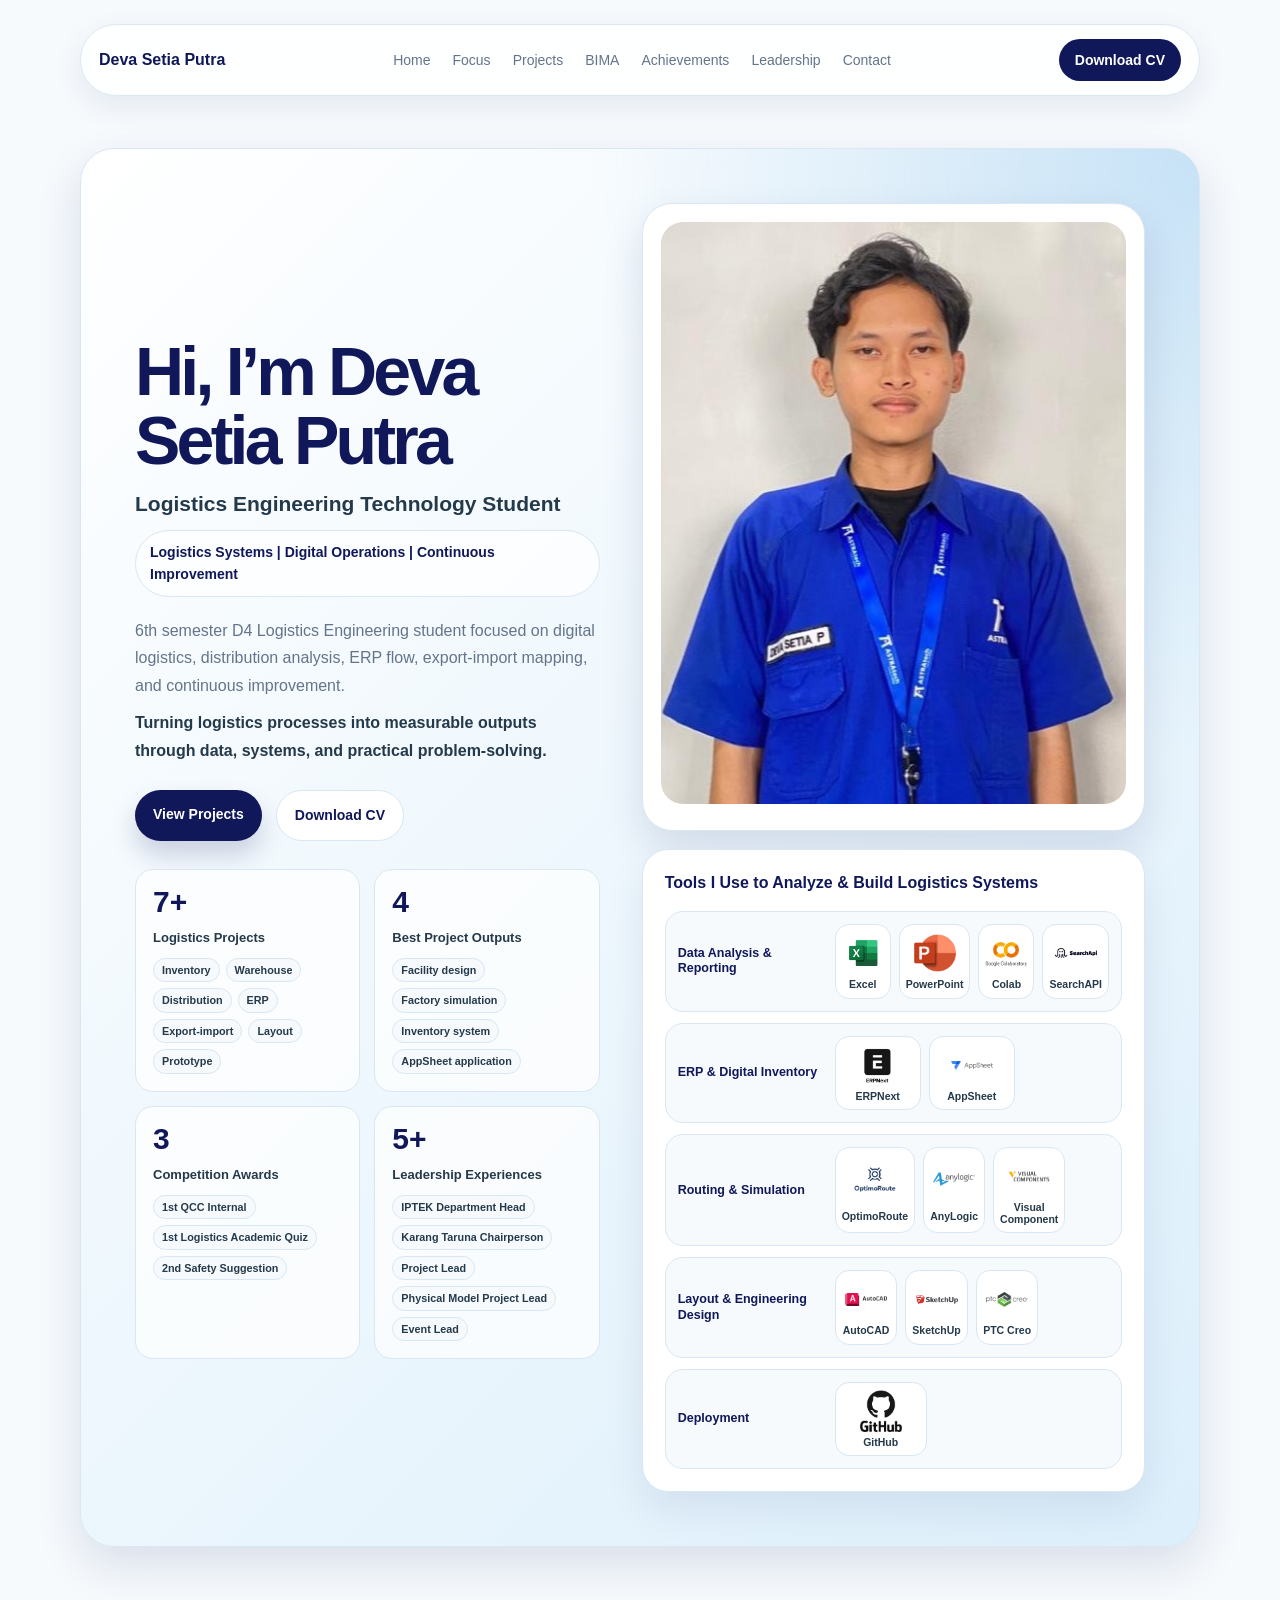
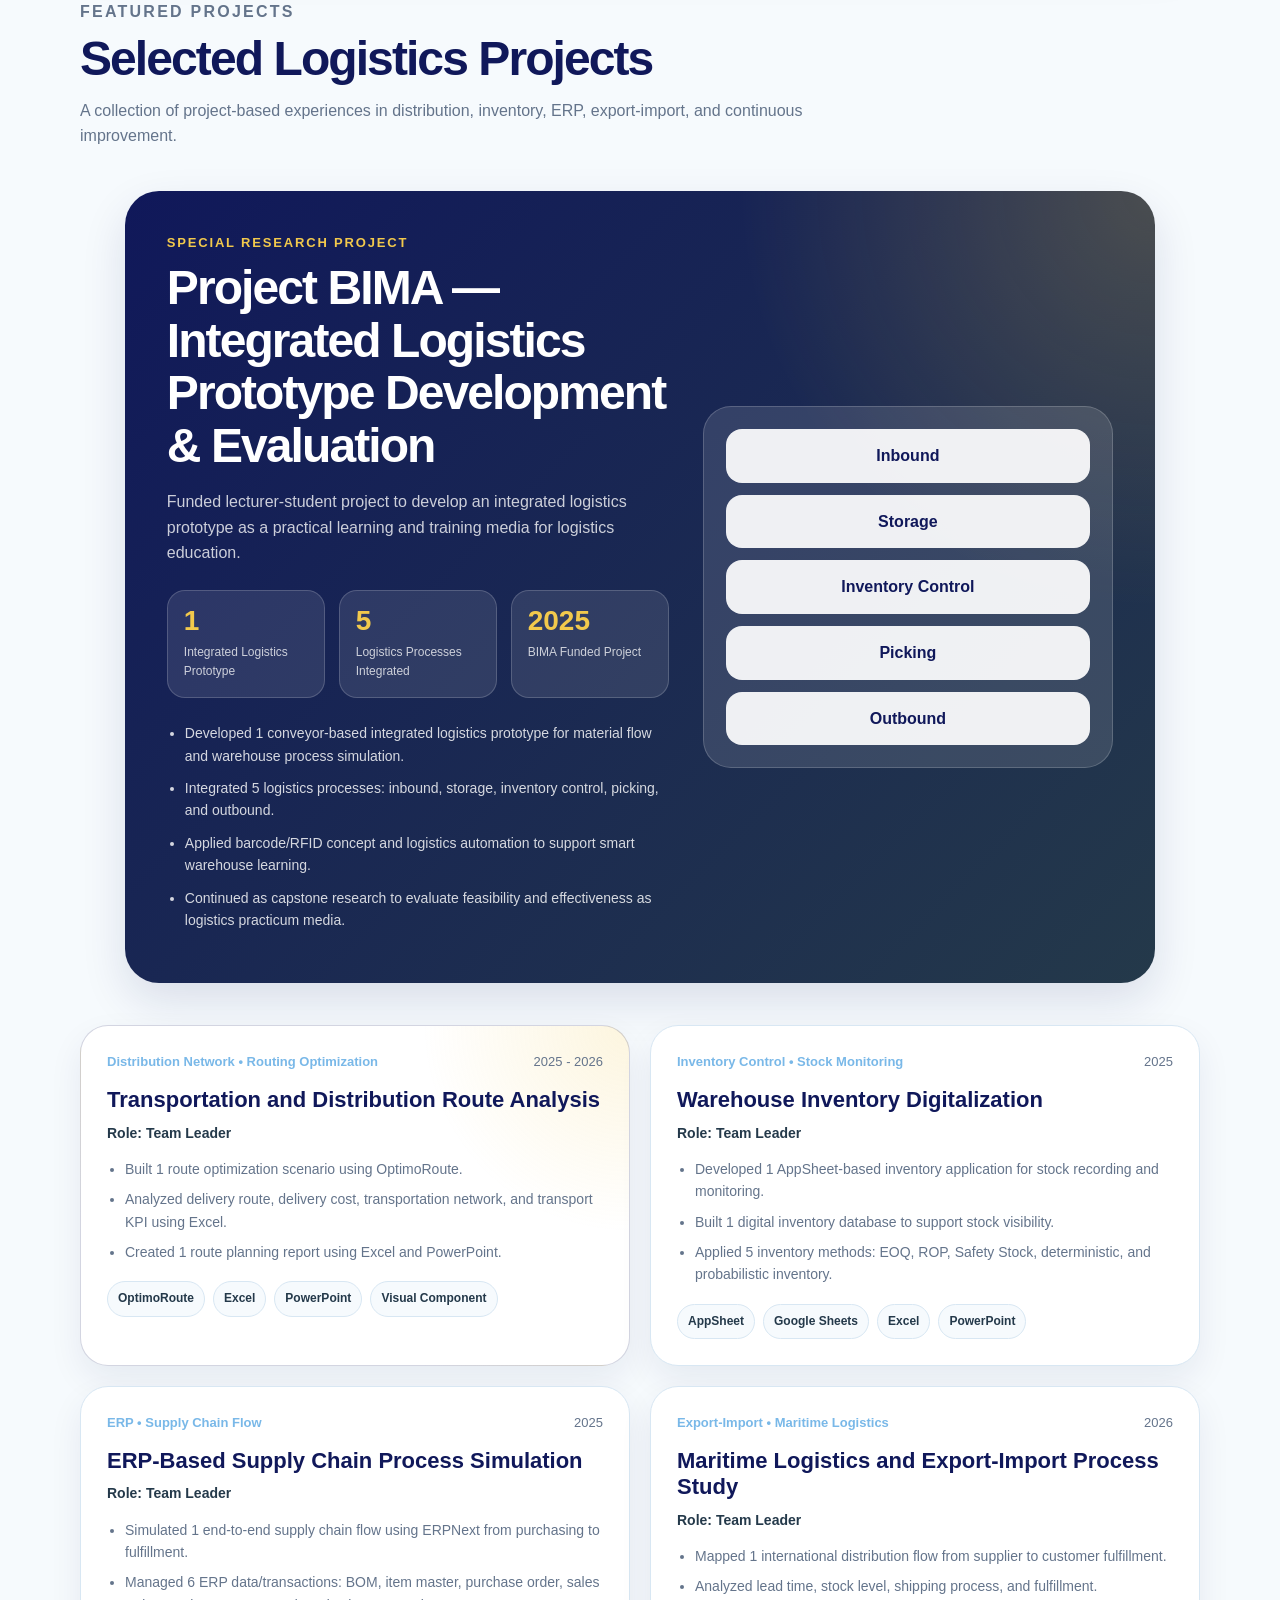
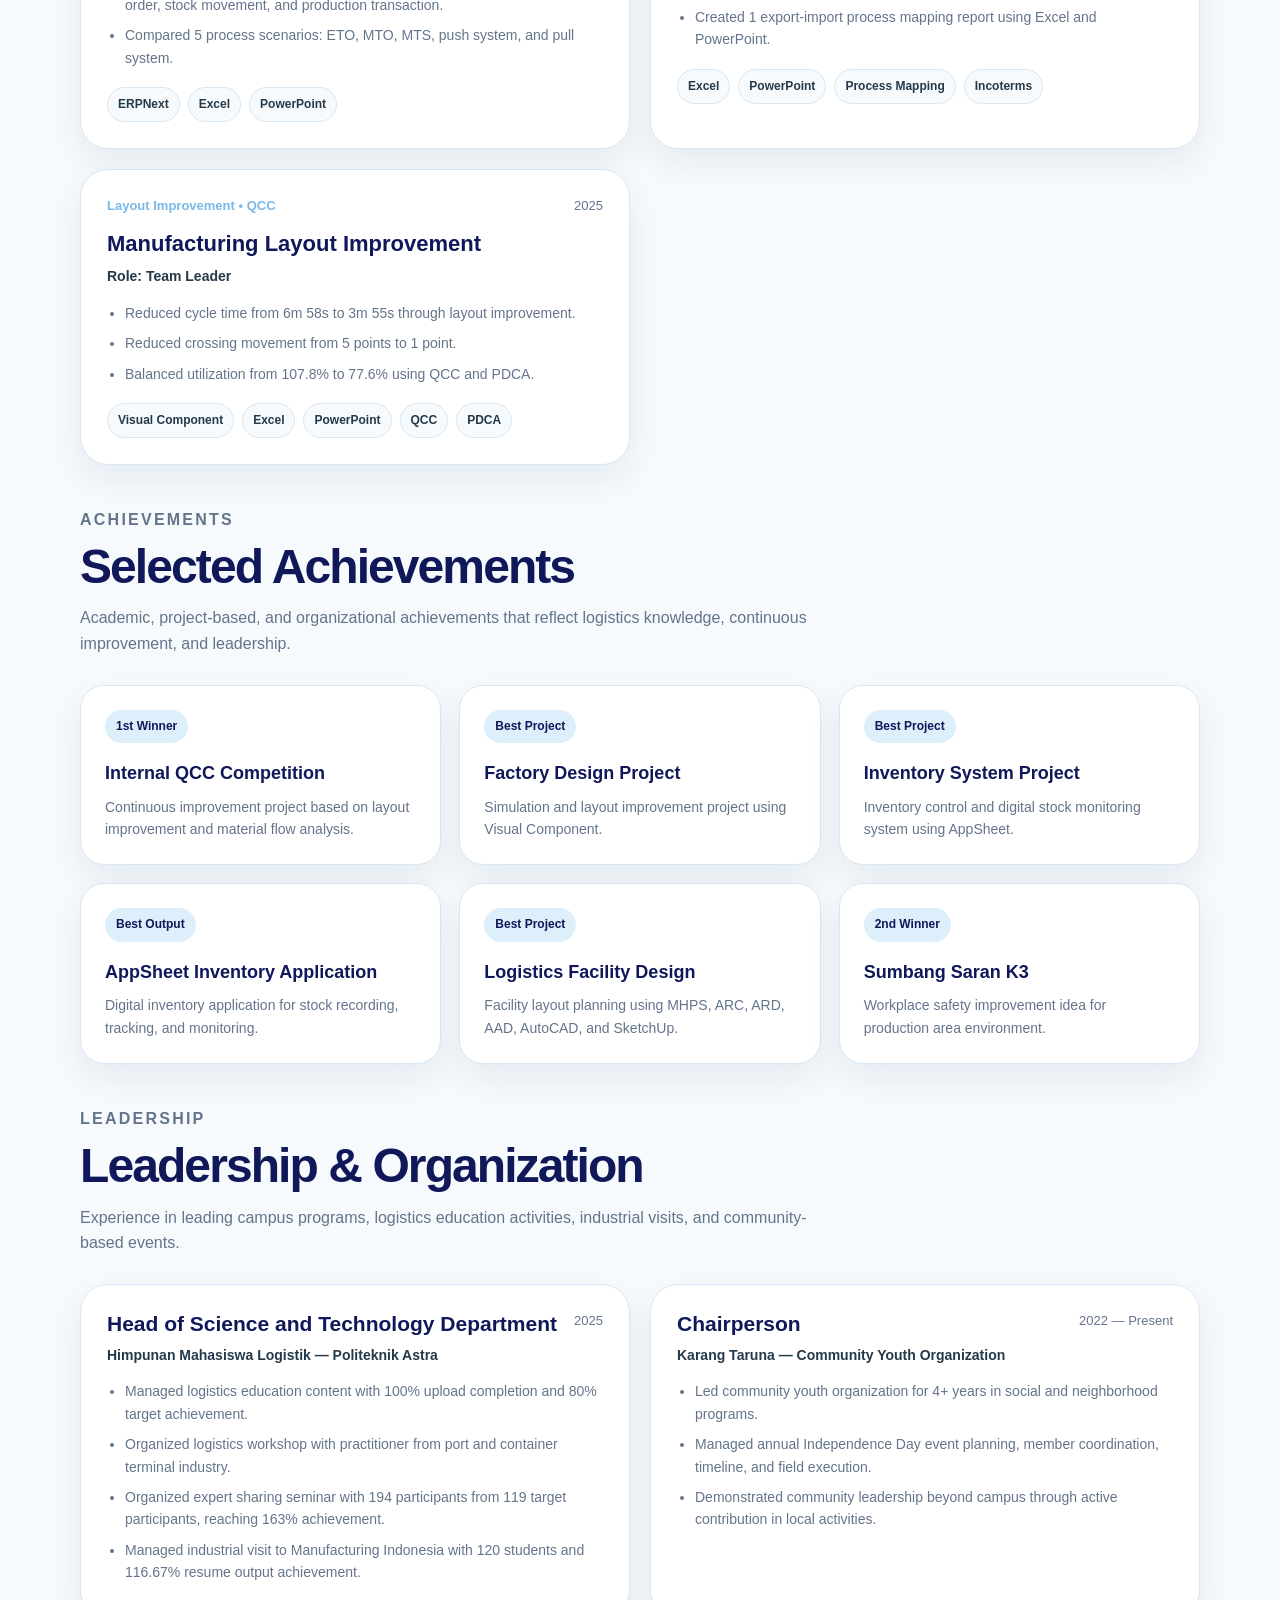
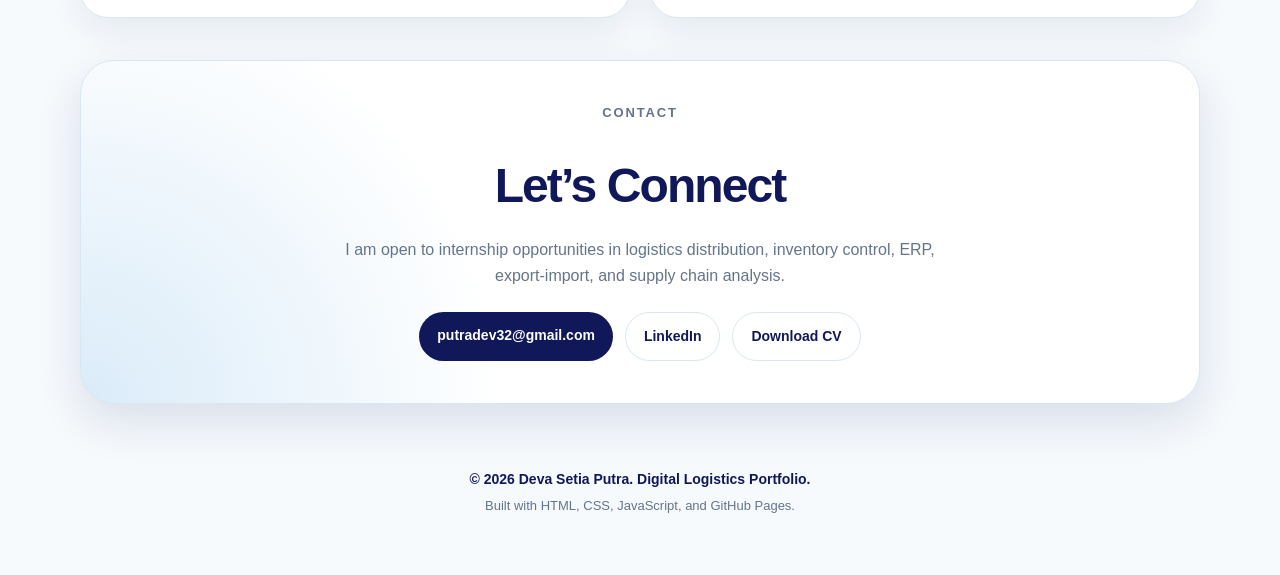
==== commit 627870ed: "Add files via upload" ====
--- a/index.html
+++ b/index.html
@@ -510,4 +510,4 @@
 
 <script src="script.js"></script>
 </body>
-</html>
+</html>
--- a/style.css
+++ b/style.css
@@ -1361,4 +1361,4 @@
     width: 48px;
     height: 48px;
   }
-}
+}
